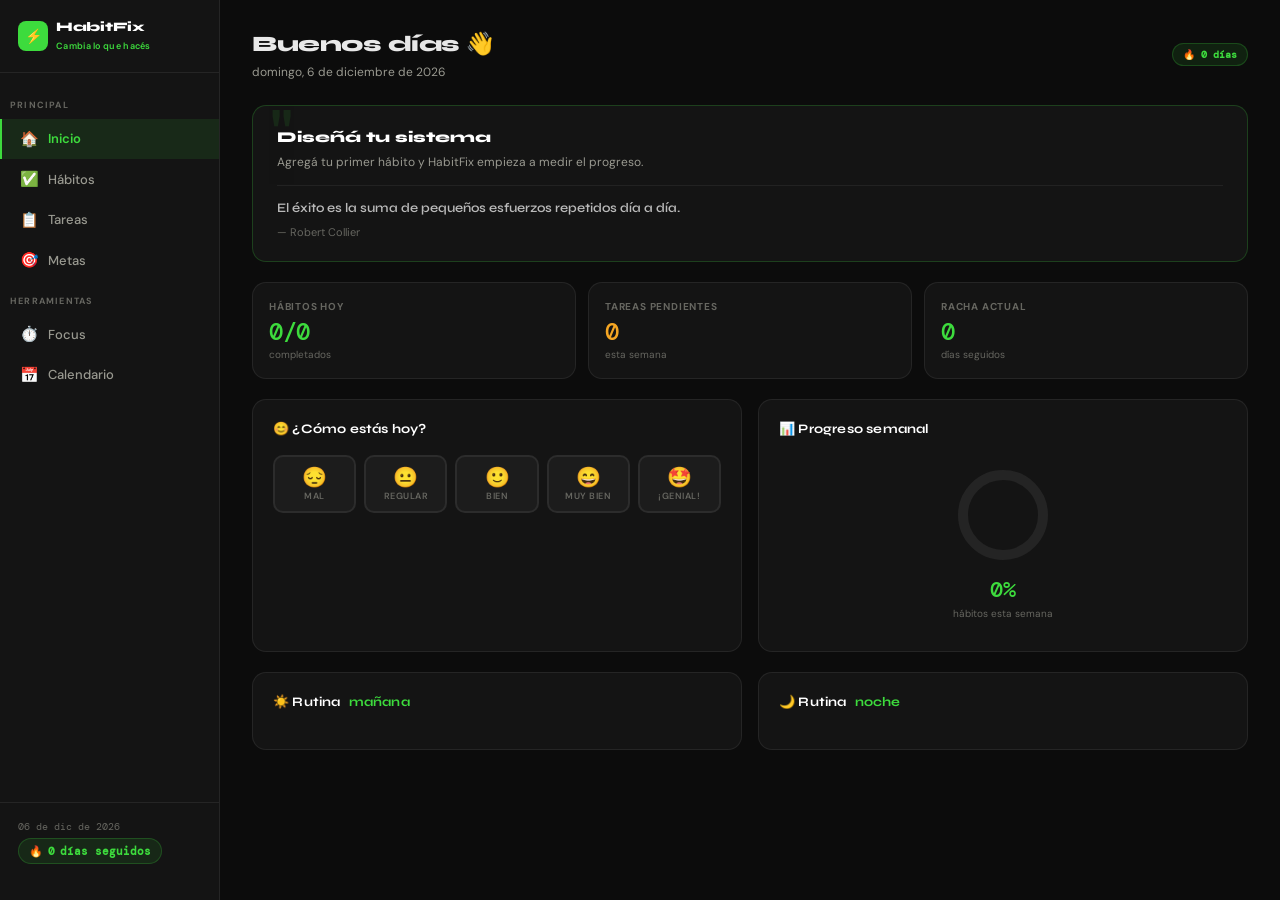
==== habitfix-v2.html @ 1768d557 "Initial commit — HabitFix app" ====
<!DOCTYPE html>
<html lang="es">
<head>
<meta charset="UTF-8">
<meta name="viewport" content="width=device-width, initial-scale=1.0">
<title>HabitFix — Controla tus hábitos</title>
<link href="https://fonts.googleapis.com/css2?family=Syne:wght@400;600;700;800&family=DM+Sans:wght@300;400;500;600&family=DM+Mono:wght@400;500&display=swap" rel="stylesheet">
<style>
:root {
  --green: #3DDB3D;
  --green-light: #7AEE7A;
  --green-dim: rgba(61,219,61,0.10);
  --green-border: rgba(61,219,61,0.22);
  --black: #0C0C0C;
  --surface: #141414;
  --surface2: #1C1C1C;
  --surface3: #242424;
  --border: rgba(255,255,255,0.07);
  --border2: rgba(255,255,255,0.12);
  --white: #FFFFFF;
  --text: #E8E8E8;
  --muted: #666660;
  --muted2: #999990;
  --red: #E84040;
  --amber: #F5A623;
  --blue: #4A9EFF;
  --radius: 14px;
  --radius-sm: 8px;
  --shadow: 0 4px 24px rgba(0,0,0,0.4);
}

*, *::before, *::after { box-sizing: border-box; margin: 0; padding: 0; }
html { scroll-behavior: smooth; }
body {
  font-family: 'DM Sans', sans-serif;
  background: var(--black);
  color: var(--text);
  min-height: 100vh;
  font-size: 14px;
  line-height: 1.5;
}

::-webkit-scrollbar { width: 4px; }
::-webkit-scrollbar-track { background: transparent; }
::-webkit-scrollbar-thumb { background: var(--surface3); border-radius: 4px; }

.app { display: flex; min-height: 100vh; }

.sidebar {
  width: 220px;
  background: var(--surface);
  border-right: 1px solid var(--border);
  display: flex;
  flex-direction: column;
  padding: 20px 0;
  position: fixed;
  top: 0; left: 0; bottom: 0;
  z-index: 100;
  transition: transform 0.3s;
}
.sidebar-logo {
  padding: 0 18px 20px;
  border-bottom: 1px solid var(--border);
  margin-bottom: 12px;
}
.logo-mark { display: flex; align-items: center; gap: 8px; text-decoration: none; }
.logo-icon {
  width: 30px; height: 30px;
  background: var(--green);
  border-radius: 8px;
  display: flex; align-items: center; justify-content: center;
  font-size: 14px; flex-shrink: 0;
}
.logo-text { line-height: 1.2; }
.logo-text strong {
  display: block;
  font-family: 'Syne', sans-serif;
  font-size: 13px; font-weight: 800;
  color: var(--white); letter-spacing: -0.3px;
}
.logo-text span { font-size: 9px; color: var(--green); font-weight: 600; letter-spacing: 0.3px; }

.nav-section {
  padding: 6px 10px;
  font-size: 9px; font-weight: 700; letter-spacing: 1.2px;
  text-transform: uppercase; color: var(--muted); margin-top: 8px;
}
.nav-item {
  display: flex; align-items: center; gap: 10px;
  padding: 9px 18px; cursor: pointer;
  font-size: 13px; font-weight: 500; color: var(--muted2);
  transition: all 0.15s; border-left: 2px solid transparent; user-select: none;
}
.nav-item:hover { color: var(--text); background: var(--surface2); }
.nav-item.active { color: var(--green); background: var(--green-dim); border-left-color: var(--green); font-weight: 600; }
.nav-icon { font-size: 15px; width: 18px; text-align: center; flex-shrink: 0; }

.sidebar-bottom { margin-top: auto; padding: 16px 18px; border-top: 1px solid var(--border); }
.date-display { font-family: 'DM Mono', monospace; font-size: 10px; color: var(--muted); margin-bottom: 4px; }
.streak-pill {
  display: inline-flex; align-items: center; gap: 5px;
  background: var(--green-dim); border: 1px solid var(--green-border);
  border-radius: 20px; padding: 4px 10px;
  font-size: 11px; font-weight: 700; color: var(--green); font-family: 'DM Mono', monospace;
}

.main { margin-left: 220px; flex: 1; padding: 28px 32px; min-height: 100vh; }
/* ── SIDEBAR OVERLAY ── */
.sidebar-overlay {
  display: none;
  position: fixed; inset: 0;
  background: rgba(0,0,0,0.5);
  z-index: 99;
}
.sidebar-overlay.visible { display: block; }

@media(max-width: 768px) {
  .sidebar { transform: translateX(-100%); }
  .sidebar.open { transform: translateX(0); }
  .main { margin-left: 0; padding: 16px; padding-bottom: 40px; }
}

.view { display: none; }
.view.active { display: block; }

.page-header {
  display: flex; align-items: center; justify-content: space-between;
  margin-bottom: 24px; flex-wrap: wrap; gap: 12px;
}
.page-title { font-family: 'Syne', sans-serif; font-size: 22px; font-weight: 800; letter-spacing: -0.5px; }
.page-sub { font-size: 12px; color: var(--muted2); margin-top: 2px; }

.card { background: var(--surface); border: 1px solid var(--border); border-radius: var(--radius); padding: 20px; }
.card-title {
  font-family: 'Syne', sans-serif; font-size: 13px; font-weight: 700;
  letter-spacing: 0.2px; margin-bottom: 16px;
  display: flex; align-items: center; gap: 8px; color: var(--white);
}
.card-title .accent { color: var(--green); }

.grid-2 { display: grid; grid-template-columns: 1fr 1fr; gap: 16px; }
.grid-3 { display: grid; grid-template-columns: 1fr 1fr 1fr; gap: 12px; }
.grid-4 { display: grid; grid-template-columns: repeat(4, 1fr); gap: 14px; }
@media(max-width: 900px) { .grid-4 { grid-template-columns: 1fr 1fr; } }
@media(max-width: 600px) { .grid-2 { grid-template-columns: 1fr; } .grid-4 { grid-template-columns: 1fr 1fr; } }
@media(max-width: 400px) { .grid-3 { grid-template-columns: 1fr 1fr; } }

.kpi-mini {
  background: var(--surface); border: 1px solid var(--border);
  border-radius: var(--radius); padding: 16px;
}
.kpi-mini-label { font-size: 10px; font-weight: 700; text-transform: uppercase; letter-spacing: 0.8px; color: var(--muted); margin-bottom: 6px; }
.kpi-mini-val { font-family: 'DM Mono', monospace; font-size: 24px; font-weight: 500; letter-spacing: -0.5px; line-height: 1; }
.kpi-mini-val.green { color: var(--green); }
.kpi-mini-val.amber { color: var(--amber); }
.kpi-mini-val.red { color: var(--red); }
.kpi-mini-sub { font-size: 10px; color: var(--muted); margin-top: 3px; }
@media(max-width: 600px) {
  .kpi-mini { padding: 12px; }
  .kpi-mini-val { font-size: 20px; }
}

/* ── HABIT TRACKER ── */
.habit-grid { width: 100%; border-collapse: collapse; }
.habit-grid th {
  font-size: 10px; font-weight: 700; text-transform: uppercase;
  letter-spacing: 0.8px; color: var(--muted);
  padding: 8px 10px; text-align: center;
  border-bottom: 1px solid var(--border);
}
.habit-grid th.habit-name-col { text-align: left; min-width: 150px; }
.habit-grid td { padding: 6px 10px; border-bottom: 1px solid var(--border); text-align: center; vertical-align: middle; }
.habit-grid td.habit-name { text-align: left; font-size: 13px; font-weight: 500; color: var(--text); }
.habit-grid tr:last-child td { border-bottom: none; }
.habit-grid tr:hover td { background: var(--surface2); }

.habit-check {
  width: 22px; height: 22px;
  border: 1.5px solid var(--border2); border-radius: 6px;
  background: var(--surface2); cursor: pointer;
  display: inline-flex; align-items: center; justify-content: center;
  font-size: 12px; transition: all 0.15s; user-select: none;
}
.habit-check.done { background: var(--green); border-color: var(--green); color: var(--black); }
.habit-check:hover:not(.done) { border-color: var(--green); background: var(--green-dim); }

.streak-bar { display: flex; align-items: center; gap: 3px; }
.streak-dot { width: 8px; height: 8px; border-radius: 50%; background: var(--surface3); flex-shrink: 0; }
.streak-dot.on { background: var(--green); }
.streak-count { font-family: 'DM Mono', monospace; font-size: 11px; color: var(--green); margin-left: 4px; font-weight: 500; }

/* ── HABIT TABLE MOBILE ── */
@media(max-width: 540px) {
  #habitTable { min-width: unset !important; width: 100%; }
  .habit-grid th { padding: 6px 3px; letter-spacing: 0; }
  .habit-grid th.habit-name-col { min-width: 80px; }
  .habit-grid td { padding: 5px 3px; }
  .habit-grid td.habit-name { font-size: 12px; max-width: 80px; overflow: hidden; text-overflow: ellipsis; white-space: nowrap; }
  .habit-check { width: 20px; height: 20px; font-size: 11px; border-radius: 5px; }
  .streak-dot { display: none; }
  .streak-count { margin-left: 0; font-size: 12px; }
  /* Single-letter day headers */
  .habit-grid th:nth-child(2) > span,
  .habit-grid th:nth-child(3) > span,
  .habit-grid th:nth-child(4) > span,
  .habit-grid th:nth-child(5) > span,
  .habit-grid th:nth-child(6) > span,
  .habit-grid th:nth-child(7) > span,
  .habit-grid th:nth-child(8) > span { display: none; }
  .habit-grid th:nth-child(2)::after { content: 'L'; }
  .habit-grid th:nth-child(3)::after { content: 'M'; }
  .habit-grid th:nth-child(4)::after { content: 'X'; }
  .habit-grid th:nth-child(5)::after { content: 'J'; }
  .habit-grid th:nth-child(6)::after { content: 'V'; }
  .habit-grid th:nth-child(7)::after { content: 'S'; }
  .habit-grid th:nth-child(8)::after { content: 'D'; }
  /* Ocultar texto original de los th de días */
  .habit-grid th:nth-child(n+2):nth-child(-n+8) { font-size: 0; }
  .habit-grid th:nth-child(n+2):nth-child(-n+8)::after { font-size: 10px; }
}

.add-habit-row { display: flex; gap: 8px; margin-top: 14px; min-width: 0; }
.input-dark {
  background: var(--surface2); border: 1px solid var(--border2);
  border-radius: var(--radius-sm); padding: 8px 12px;
  font-family: 'DM Sans', sans-serif; font-size: 13px; color: var(--text);
  outline: none; transition: border-color 0.15s; flex: 1;
}
.input-dark::placeholder { color: var(--muted); }
.input-dark:focus { border-color: var(--green); }
.btn-sm {
  background: var(--green); color: var(--black); border: none;
  border-radius: var(--radius-sm); padding: 8px 16px;
  font-family: 'DM Sans', sans-serif; font-size: 12px; font-weight: 700;
  cursor: pointer; transition: all 0.15s; white-space: nowrap;
}
.btn-sm:hover { background: var(--green-light); }
.btn-sm.ghost { background: var(--surface2); color: var(--muted2); border: 1px solid var(--border2); }
.btn-sm.ghost:hover { color: var(--text); }
.btn-sm.danger { background: transparent; color: var(--red); border: 1px solid rgba(232,64,64,0.25); }
.btn-sm.danger:hover { background: rgba(232,64,64,0.1); }

/* ── MOOD ── */
.mood-row { display: flex; gap: 8px; justify-content: space-between; flex-wrap: wrap; }
.mood-btn {
  flex: 1; min-width: 52px; background: var(--surface2); border: 2px solid var(--border);
  border-radius: 10px; padding: 10px 6px; cursor: pointer;
  text-align: center; transition: all 0.15s; font-size: 20px; line-height: 1;
}
.mood-btn .mood-label { font-size: 9px; color: var(--muted); display: block; margin-top: 5px; font-weight: 600; text-transform: uppercase; letter-spacing: 0.5px; }
.mood-btn:hover { border-color: var(--green); background: var(--green-dim); }
.mood-btn.selected { border-color: var(--green); background: var(--green-dim); }

/* ── PROGRESS RING ── */
.progress-ring-wrap { display: flex; align-items: center; justify-content: center; flex-direction: column; padding: 10px 0; }
.ring-label { font-family: 'DM Mono', monospace; font-size: 22px; font-weight: 500; color: var(--green); margin-top: 8px; }
.ring-sub { font-size: 10px; color: var(--muted); }

/* ── POMODORO ── */
.pomodoro-display { text-align: center; padding: 20px 0; }
.pomo-time { font-family: 'DM Mono', monospace; font-size: 56px; font-weight: 500; letter-spacing: -2px; color: var(--white); line-height: 1; margin-bottom: 8px; }
.pomo-label { font-size: 11px; color: var(--muted); font-weight: 600; text-transform: uppercase; letter-spacing: 1px; margin-bottom: 20px; }
.pomo-controls { display: flex; gap: 10px; justify-content: center; }
.pomo-btn { background: var(--surface2); border: 1px solid var(--border2); border-radius: var(--radius-sm); padding: 10px 20px; font-family: 'DM Sans', sans-serif; font-size: 13px; font-weight: 700; color: var(--text); cursor: pointer; transition: all 0.15s; }
.pomo-btn:hover { background: var(--surface3); }
.pomo-btn.primary { background: var(--green); color: var(--black); border-color: var(--green); }
.pomo-btn.primary:hover { background: var(--green-light); }
.pomo-modes { display: flex; gap: 6px; justify-content: center; margin-bottom: 20px; }
.pomo-mode { background: none; border: 1px solid var(--border2); border-radius: 20px; padding: 4px 12px; font-size: 11px; font-weight: 600; color: var(--muted2); cursor: pointer; transition: all 0.15s; font-family: 'DM Sans', sans-serif; }
.pomo-mode.active { background: var(--green-dim); border-color: var(--green); color: var(--green); }
.pomo-progress { height: 4px; background: var(--surface3); border-radius: 100px; margin: 16px 0; overflow: hidden; }
.pomo-progress-fill { height: 100%; background: var(--green); border-radius: 100px; transition: width 1s linear; }
.pomo-sessions { text-align: center; font-size: 11px; color: var(--muted); }
.pomo-dot { display: inline-block; width: 8px; height: 8px; border-radius: 50%; background: var(--surface3); margin: 0 2px; }
.pomo-dot.done { background: var(--green); }

/* ── ROUTINE ── */
.routine-list { display: flex; flex-direction: column; gap: 8px; }
.routine-item { display: flex; align-items: center; gap: 10px; background: var(--surface2); border-radius: var(--radius-sm); padding: 10px 12px; cursor: pointer; transition: all 0.15s; border: 1px solid transparent; }
.routine-item:hover { border-color: var(--border2); }
.routine-item.done { opacity: 0.5; }
.routine-item.done .routine-text { text-decoration: line-through; color: var(--muted); }
.routine-check2 { width: 18px; height: 18px; border: 1.5px solid var(--border2); border-radius: 50%; display: flex; align-items: center; justify-content: center; font-size: 10px; flex-shrink: 0; transition: all 0.15s; }
.routine-item.done .routine-check2 { background: var(--green); border-color: var(--green); color: var(--black); }
.routine-text { font-size: 13px; font-weight: 500; flex: 1; }

/* ── TODO ── */
.todo-day-grid { display: grid; grid-template-columns: repeat(7, 1fr); gap: 10px; }
@media(max-width: 900px) { .todo-day-grid { grid-template-columns: repeat(4, 1fr); } }
@media(max-width: 600px) { .todo-day-grid { grid-template-columns: 1fr 1fr; } }
.todo-day-card { background: var(--surface2); border: 1px solid var(--border); border-radius: var(--radius-sm); overflow: hidden; }
.todo-day-header { padding: 8px 10px; font-size: 10px; font-weight: 700; text-transform: uppercase; letter-spacing: 0.8px; border-bottom: 1px solid var(--border); }
.todo-day-header.mon { color: #FF9F7F; border-left: 3px solid #FF9F7F; }
.todo-day-header.tue { color: #FFD07F; border-left: 3px solid #FFD07F; }
.todo-day-header.wed { color: #7FDDFF; border-left: 3px solid #7FDDFF; }
.todo-day-header.thu { color: #B8A0FF; border-left: 3px solid #B8A0FF; }
.todo-day-header.fri { color: var(--green); border-left: 3px solid var(--green); }
.todo-day-header.sat { color: #FF9FD0; border-left: 3px solid #FF9FD0; }
.todo-day-header.sun { color: #FFA07F; border-left: 3px solid #FFA07F; }
.todo-items { padding: 8px; min-height: 60px; }
.todo-item { display: flex; align-items: center; gap: 6px; padding: 4px 0; font-size: 11px; color: var(--muted2); cursor: pointer; }
.todo-item input[type="checkbox"] { accent-color: var(--green); cursor: pointer; }
.todo-item span.done-text { text-decoration: line-through; color: var(--muted); }
.todo-add { display: flex; gap: 4px; padding: 6px; border-top: 1px solid var(--border); }
.todo-input { flex: 1; background: none; border: none; font-family: 'DM Sans', sans-serif; font-size: 11px; color: var(--text); outline: none; }
.todo-input::placeholder { color: var(--muted); }
.todo-add-btn { background: none; border: none; color: var(--green); font-size: 16px; cursor: pointer; line-height: 1; padding: 0 2px; }

/* ── GOALS ── */
.goals-grid { display: grid; grid-template-columns: 1fr 1fr; gap: 16px; }
@media(max-width: 600px) { .goals-grid { grid-template-columns: 1fr; } }
.goal-card { background: var(--surface2); border: 1px solid var(--border); border-radius: var(--radius); padding: 18px; }
.goal-card-header { display: flex; align-items: center; gap: 8px; margin-bottom: 14px; }
.goal-card-icon { font-size: 18px; }
.goal-card-title { font-size: 12px; font-weight: 700; text-transform: uppercase; letter-spacing: 0.8px; color: var(--muted2); }
.goal-item { display: flex; align-items: center; gap: 8px; padding: 7px 0; border-bottom: 1px solid var(--border); font-size: 13px; color: var(--text); }
.goal-item:last-child { border-bottom: none; }
.goal-item input[type="checkbox"] { accent-color: var(--green); cursor: pointer; }
.goal-item.done-g span { text-decoration: line-through; color: var(--muted); }
.goal-input-row { display: flex; gap: 6px; margin-top: 10px; }
.goal-input-field { flex: 1; background: var(--surface3); border: 1px solid var(--border2); border-radius: 6px; padding: 6px 10px; font-family: 'DM Sans', sans-serif; font-size: 12px; color: var(--text); outline: none; }
.goal-input-field:focus { border-color: var(--green); }
.goal-input-field::placeholder { color: var(--muted); }

/* ── CALENDAR ── */
.cal-header { display: flex; align-items: center; justify-content: space-between; margin-bottom: 16px; }
.cal-month { font-family: 'Syne', sans-serif; font-size: 15px; font-weight: 700; }
.cal-nav { background: var(--surface2); border: 1px solid var(--border2); border-radius: 6px; width: 28px; height: 28px; display: flex; align-items: center; justify-content: center; cursor: pointer; color: var(--text); font-size: 13px; transition: all 0.15s; }
.cal-nav:hover { background: var(--surface3); }
.cal-grid { display: grid; grid-template-columns: repeat(7, 1fr); gap: 3px; }
.cal-day-name { font-size: 9px; font-weight: 700; text-transform: uppercase; letter-spacing: 0.8px; color: var(--muted); text-align: center; padding: 4px 0; }
.cal-cell { aspect-ratio: 1; border-radius: 6px; display: flex; align-items: center; justify-content: center; font-size: 11px; color: var(--muted2); cursor: pointer; transition: all 0.15s; position: relative; }
.cal-cell:hover { background: var(--surface2); color: var(--text); }
.cal-cell.today { background: var(--green); color: var(--black); font-weight: 700; }
.cal-cell.has-event::after { content: ''; position: absolute; bottom: 3px; left: 50%; transform: translateX(-50%); width: 4px; height: 4px; border-radius: 50%; background: var(--green); }
.cal-cell.today::after { background: var(--black); }
.cal-cell.other-month { opacity: 0.3; }

/* ── FOCUS AMBIENT ── */
.ambient-wrap { text-align: center; padding: 20px 0 10px; }
.ambient-sub { font-size: 11px; color: var(--muted); margin-bottom: 20px; }
.ambient-options { display: flex; gap: 10px; justify-content: center; flex-wrap: wrap; }
.ambient-btn { background: var(--surface2); border: 1px solid var(--border2); border-radius: 10px; padding: 14px 18px; cursor: pointer; text-align: center; transition: all 0.2s; font-size: 24px; }
.ambient-btn .abl { display: block; font-size: 10px; color: var(--muted); margin-top: 5px; font-weight: 600; }
.ambient-btn:hover, .ambient-btn.active { border-color: var(--green); background: var(--green-dim); }

/* ── MOTIVATION + QUOTE ── */
.quote-card {
  background: var(--surface); border: 1px solid var(--green-border);
  border-radius: var(--radius); padding: 20px 24px;
  position: relative; overflow: hidden;
}
.quote-card::before {
  content: '"'; position: absolute; top: -10px; left: 16px;
  font-size: 80px; color: var(--green); opacity: 0.10;
  font-family: 'Syne', sans-serif; line-height: 1;
}
.motiv-title { font-family: 'Syne', sans-serif; font-size: 15px; font-weight: 800; color: var(--white); margin-bottom: 4px; position: relative; }
.motiv-msg { font-size: 12px; color: var(--muted2); margin-bottom: 14px; }
.quote-divider { border: none; border-top: 1px solid rgba(255,255,255,0.06); margin-bottom: 12px; }
.quote-text { font-family: 'Syne', sans-serif; font-size: 13px; font-weight: 600; color: var(--white); line-height: 1.6; position: relative; opacity: 0.7; }
.quote-author { font-size: 11px; color: var(--muted); margin-top: 6px; }

/* ── BADGE ── */
.badge { display: inline-flex; align-items: center; background: var(--green-dim); border: 1px solid var(--green-border); border-radius: 20px; padding: 3px 10px; font-size: 10px; font-weight: 700; color: var(--green); font-family: 'DM Mono', monospace; }

.section-gap { margin-top: 20px; }

.mobile-header { display: none; background: var(--surface); border-bottom: 1px solid var(--border); padding: 12px 16px; align-items: center; justify-content: space-between; position: sticky; top: 0; z-index: 50; }
@media(max-width: 768px) { .mobile-header { display: flex; } }
.hamburger { background: none; border: none; color: var(--text); font-size: 20px; cursor: pointer; }

/* ── LINE CHART ── */
.line-chart-wrap { overflow-x: auto; margin-top: 4px; }
.line-chart-wrap svg { width: 100%; min-width: 420px; height: auto; }
.chart-grid line { stroke: rgba(255,255,255,0.06); stroke-width: 1; }
.habit-track { fill: none; stroke-width: 2.5; stroke-linecap: round; stroke-linejoin: round; }
.habit-track.is-empty { stroke-opacity: 0.18; stroke-dasharray: 4 4; }
.habit-point { transition: r 0.15s; }
.axis-label { fill: var(--muted); font-size: 10px; text-anchor: middle; font-family: 'DM Mono', monospace; }
.chart-label { fill: var(--muted2); font-size: 11px; text-anchor: middle; font-family: 'DM Sans', sans-serif; }
.legend-label { font-size: 10px; font-family: 'DM Sans', sans-serif; }

@keyframes fadeIn { from { opacity: 0; transform: translateY(8px); } to { opacity: 1; transform: none; } }
.view.active { animation: fadeIn 0.25s ease; }
</style>
</head>
<body>

<div class="mobile-header">
  <button class="hamburger" onclick="toggleSidebar()">☰</button>
  <span style="font-family:'Syne',sans-serif;font-weight:800;font-size:14px;">HabitFix</span>
  <div class="badge" id="mobileStreak">🔥 0d</div>
</div>

<div class="sidebar-overlay" id="sidebarOverlay" onclick="toggleSidebar()"></div>

<div class="app">

  <aside class="sidebar" id="sidebar">
    <div class="sidebar-logo">
      <div class="logo-mark">
        <div class="logo-icon">⚡</div>
        <div class="logo-text">
          <strong>HabitFix</strong>
          <span>Cambia lo que hacés</span>
        </div>
      </div>
    </div>

    <div class="nav-section">Principal</div>
    <div class="nav-item active" onclick="switchView('dashboard',this)"><span class="nav-icon">🏠</span> Inicio</div>
    <div class="nav-item" onclick="switchView('habits',this)"><span class="nav-icon">✅</span> Hábitos</div>
    <div class="nav-item" onclick="switchView('todo',this)"><span class="nav-icon">📋</span> Tareas</div>
    <div class="nav-item" onclick="switchView('goals',this)"><span class="nav-icon">🎯</span> Metas</div>

    <div class="nav-section">Herramientas</div>
    <div class="nav-item" onclick="switchView('focus',this)"><span class="nav-icon">⏱️</span> Focus</div>
    <div class="nav-item" onclick="switchView('calendar',this)"><span class="nav-icon">📅</span> Calendario</div>

    <div class="sidebar-bottom">
      <div class="date-display" id="sidebarDate"></div>
      <div class="streak-pill">🔥 <span id="streakCount">0</span> días seguidos</div>
    </div>
  </aside>

  <main class="main">

    <!-- ═══ DASHBOARD ═══ -->
    <div id="view-dashboard" class="view active">
      <div class="page-header">
        <div>
          <div class="page-title">Buenos días 👋</div>
          <div class="page-sub" id="dashDate">Cargando...</div>
        </div>
        <div class="badge" id="dashStreak">🔥 0 días</div>
      </div>

      <!-- Motivación dinámica + frase -->
      <div class="quote-card section-gap">
        <div class="motiv-title" id="motivTitle">Diseñá tu sistema</div>
        <div class="motiv-msg" id="motivMsg">Agregá tu primer hábito y HabitFix empieza a medir el progreso.</div>
        <hr class="quote-divider">
        <div class="quote-text" id="quoteText">El éxito es la suma de pequeños esfuerzos repetidos día a día.</div>
        <div class="quote-author" id="quoteAuthor">— Robert Collier</div>
      </div>

      <!-- KPIs -->
      <div class="grid-3 section-gap">
        <div class="kpi-mini">
          <div class="kpi-mini-label">Hábitos hoy</div>
          <div class="kpi-mini-val green" id="kpiHabitsToday">0/0</div>
          <div class="kpi-mini-sub">completados</div>
        </div>
        <div class="kpi-mini">
          <div class="kpi-mini-label">Tareas pendientes</div>
          <div class="kpi-mini-val amber" id="kpiTasks">0</div>
          <div class="kpi-mini-sub">esta semana</div>
        </div>
        <div class="kpi-mini">
          <div class="kpi-mini-label">Racha actual</div>
          <div class="kpi-mini-val green" id="kpiStreak">0</div>
          <div class="kpi-mini-sub">días seguidos</div>
        </div>
      </div>

      <!-- Mood + Progress -->
      <div class="grid-2 section-gap">
        <div class="card">
          <div class="card-title">😊 ¿Cómo estás hoy?</div>
          <div class="mood-row">
            <div class="mood-btn" onclick="setMood(1,this)">😔<span class="mood-label">Mal</span></div>
            <div class="mood-btn" onclick="setMood(2,this)">😐<span class="mood-label">Regular</span></div>
            <div class="mood-btn" onclick="setMood(3,this)">🙂<span class="mood-label">Bien</span></div>
            <div class="mood-btn" onclick="setMood(4,this)">😄<span class="mood-label">Muy bien</span></div>
            <div class="mood-btn" onclick="setMood(5,this)">🤩<span class="mood-label">¡Genial!</span></div>
          </div>
          <div id="moodMsg" style="text-align:center;margin-top:12px;font-size:12px;color:var(--muted);"></div>
        </div>
        <div class="card">
          <div class="card-title">📊 Progreso semanal</div>
          <div class="progress-ring-wrap">
            <svg width="100" height="100" viewBox="0 0 100 100">
              <circle cx="50" cy="50" r="40" fill="none" stroke="var(--surface3)" stroke-width="10"/>
              <circle cx="50" cy="50" r="40" fill="none" stroke="var(--green)" stroke-width="10"
                stroke-dasharray="251.2" stroke-dashoffset="251.2"
                stroke-linecap="round" transform="rotate(-90 50 50)"
                id="progressCircle" style="transition: stroke-dashoffset 0.5s ease"/>
            </svg>
            <div class="ring-label" id="progressPct">0%</div>
            <div class="ring-sub">hábitos esta semana</div>
          </div>
        </div>
      </div>

      <!-- Routines -->
      <div class="grid-2 section-gap">
        <div class="card">
          <div class="card-title">☀️ Rutina <span class="accent">mañana</span></div>
          <div class="routine-list" id="morningRoutineList"></div>
        </div>
        <div class="card">
          <div class="card-title">🌙 Rutina <span class="accent">noche</span></div>
          <div class="routine-list" id="nightRoutineList"></div>
        </div>
      </div>
    </div>

    <!-- ═══ HABITS ═══ -->
    <div id="view-habits" class="view">
      <div class="page-header">
        <div>
          <div class="page-title">✅ Hábitos semanales</div>
          <div class="page-sub">Marcá cada día que cumpliste el hábito</div>
        </div>
      </div>
      <div class="card" style="overflow-x: auto;">
        <table class="habit-grid" id="habitTable" style="min-width: 480px;">
          <thead>
            <tr>
              <th class="habit-name-col">Hábito</th>
              <th>Lun</th><th>Mar</th><th>Mié</th><th>Jue</th><th>Vie</th><th>Sáb</th><th>Dom</th>
              <th>Racha</th>
              <th></th>
            </tr>
          </thead>
          <tbody id="habitBody"></tbody>
        </table>
        <div class="add-habit-row">
          <input type="text" class="input-dark" id="newHabitInput" placeholder="Nuevo hábito (ej: Meditar 10 min)" onkeydown="if(event.key==='Enter')addHabit()">
          <button class="btn-sm" onclick="addHabit()">+ Agregar</button>
        </div>
      </div>

      <!-- Gráfico de líneas -->
      <div class="card section-gap">
        <div class="card-title">📈 Evolución semanal <span class="accent">por hábito</span></div>
        <div id="chartMeta" style="font-size:11px;color:var(--muted);margin-bottom:12px;margin-top:-8px;"></div>
        <div class="line-chart-wrap">
          <svg id="habitLineChart" viewBox="0 0 720 310" role="img" aria-label="Gráfico de líneas por hábito">
            <g class="chart-grid">
              <line x1="64" y1="42" x2="684" y2="42"></line>
              <line x1="64" y1="96" x2="684" y2="96"></line>
              <line x1="64" y1="150" x2="684" y2="150"></line>
              <line x1="64" y1="204" x2="684" y2="204"></line>
              <line x1="64" y1="258" x2="684" y2="258"></line>
            </g>
            <g id="hfChartLabels"></g>
            <g id="hfChartPoints"></g>
          </svg>
        </div>
      </div>
    </div>

    <!-- ═══ TODO ═══ -->
    <div id="view-todo" class="view">
      <div class="page-header">
        <div>
          <div class="page-title">📋 Tareas de la semana</div>
          <div class="page-sub">Organizá tu semana día por día</div>
        </div>
        <button class="btn-sm ghost" onclick="clearDoneTodos()">Limpiar completadas</button>
      </div>
      <div class="todo-day-grid" id="todoGrid"></div>
    </div>

    <!-- ═══ GOALS ═══ -->
    <div id="view-goals" class="view">
      <div class="page-header">
        <div>
          <div class="page-title">🎯 Metas del mes</div>
          <div class="page-sub" id="goalsMonthLabel"></div>
        </div>
      </div>
      <div class="goals-grid">
        <div class="goal-card">
          <div class="goal-card-header"><span class="goal-card-icon">🌟</span><span class="goal-card-title">Metas principales</span></div>
          <div id="goalList1"></div>
          <div class="goal-input-row">
            <input type="text" class="goal-input-field" id="goalInput1" placeholder="Nueva meta...">
            <button class="btn-sm" onclick="addGoal(1)">+</button>
          </div>
        </div>
        <div class="goal-card">
          <div class="goal-card-header"><span class="goal-card-icon">🆕</span><span class="goal-card-title">Nuevas experiencias</span></div>
          <div id="goalList2"></div>
          <div class="goal-input-row">
            <input type="text" class="goal-input-field" id="goalInput2" placeholder="Algo nuevo para probar...">
            <button class="btn-sm" onclick="addGoal(2)">+</button>
          </div>
        </div>
        <div class="goal-card">
          <div class="goal-card-header"><span class="goal-card-icon">☀️</span><span class="goal-card-title">Rutina mañana</span></div>
          <div id="morningEditList"></div>
          <div class="goal-input-row">
            <input type="text" class="goal-input-field" id="morningInput" placeholder="Agregar paso...">
            <button class="btn-sm" onclick="addRoutineItem('morning')">+</button>
          </div>
        </div>
        <div class="goal-card">
          <div class="goal-card-header"><span class="goal-card-icon">🌙</span><span class="goal-card-title">Rutina noche</span></div>
          <div id="nightEditList"></div>
          <div class="goal-input-row">
            <input type="text" class="goal-input-field" id="nightInput" placeholder="Agregar paso...">
            <button class="btn-sm" onclick="addRoutineItem('night')">+</button>
          </div>
        </div>
      </div>
    </div>

    <!-- ═══ FOCUS ═══ -->
    <div id="view-focus" class="view">
      <div class="page-header">
        <div>
          <div class="page-title">⏱️ Modo Focus</div>
          <div class="page-sub">Pomodoro + ambiente sonoro para concentrarte</div>
        </div>
      </div>
      <div class="grid-2">
        <div class="card">
          <div class="card-title">🍅 Pomodoro</div>
          <div class="pomo-modes">
            <button class="pomo-mode active" onclick="setPomoMode(25,5,this)">25 / 5</button>
            <button class="pomo-mode" onclick="setPomoMode(50,10,this)">50 / 10</button>
            <button class="pomo-mode" onclick="setPomoMode(15,5,this)">15 / 5</button>
          </div>
          <div class="pomodoro-display">
            <div class="pomo-time" id="pomoTime">25:00</div>
            <div class="pomo-label" id="pomoLabel">FOCUS</div>
            <div class="pomo-progress"><div class="pomo-progress-fill" id="pomoBar" style="width:100%"></div></div>
            <div class="pomo-controls">
              <button class="pomo-btn" onclick="resetPomo()">↺ Reset</button>
              <button class="pomo-btn primary" id="pomoStartBtn" onclick="togglePomo()">▶ Iniciar</button>
            </div>
          </div>
          <div class="pomo-sessions">Sesiones hoy: <span id="pomoDots"></span></div>
        </div>
        <div class="card">
          <div class="card-title">🎵 Ambiente sonoro</div>
          <div class="ambient-wrap">
            <div class="ambient-sub">Elegí un ambiente para concentrarte</div>
            <div class="ambient-options">
              <div class="ambient-btn" onclick="toggleAmbient('rain',this)">🌧️<span class="abl">Lluvia</span></div>
              <div class="ambient-btn" onclick="toggleAmbient('fire',this)">🔥<span class="abl">Fuego</span></div>
              <div class="ambient-btn" onclick="toggleAmbient('cafe',this)">☕<span class="abl">Café</span></div>
              <div class="ambient-btn" onclick="toggleAmbient('nature',this)">🌿<span class="abl">Naturaleza</span></div>
              <div class="ambient-btn" onclick="toggleAmbient('ocean',this)">🌊<span class="abl">Océano</span></div>
              <div class="ambient-btn" onclick="toggleAmbient('space',this)">🚀<span class="abl">Espacio</span></div>
            </div>
            <div style="margin-top:16px;font-size:11px;color:var(--muted);">Los sonidos se abren en YouTube (sin distracciones)</div>
          </div>
          <div class="section-gap">
            <div class="card-title">🧠 Tarea de hoy</div>
            <input type="text" class="input-dark" id="focusTask" placeholder="¿En qué vas a enfocarte hoy?" style="width:100%">
          </div>
        </div>
      </div>
    </div>

    <!-- ═══ CALENDAR ═══ -->
    <div id="view-calendar" class="view">
      <div class="page-header">
        <div>
          <div class="page-title">📅 Calendario</div>
          <div class="page-sub">Visualizá tu mes</div>
        </div>
      </div>
      <div class="card">
        <div class="cal-header">
          <button class="cal-nav" onclick="changeMonth(-1)">←</button>
          <div class="cal-month" id="calMonthLabel"></div>
          <button class="cal-nav" onclick="changeMonth(1)">→</button>
        </div>
        <div class="cal-grid" id="calGrid"></div>
      </div>
      <div class="section-gap grid-2">
        <div class="card">
          <div class="card-title">📌 Nota del día seleccionado</div>
          <div style="font-size:11px;color:var(--muted);margin-bottom:8px;" id="calSelectedDay">Seleccioná un día</div>
          <textarea class="input-dark" id="calNote" placeholder="Escribí una nota para este día..." style="width:100%;min-height:80px;resize:vertical;"></textarea>
          <button class="btn-sm" onclick="saveCalNote()" style="margin-top:8px;">Guardar nota</button>
        </div>
        <div class="card">
          <div class="card-title">📊 Resumen del mes</div>
          <div id="calSummary" style="font-size:13px;color:var(--muted2);line-height:2;">Cargando...</div>
        </div>
      </div>
    </div>

  </main>
</div>

<script>
const DAYS = ['Lun','Mar','Mié','Jue','Vie','Sáb','Dom'];
const MONTHS_ES = ['Enero','Febrero','Marzo','Abril','Mayo','Junio','Julio','Agosto','Septiembre','Octubre','Noviembre','Diciembre'];
const DAYS_ES = ['Dom','Lun','Mar','Mié','Jue','Vie','Sáb'];
const HABIT_COLORS_CHART = ['#8dff7a','#71d7ff','#ffd166','#ff8fab','#b892ff','#4dd4ac','#ff9f5a'];

const QUOTES = [
  { text: 'El éxito es la suma de pequeños esfuerzos repetidos día a día.', author: 'Robert Collier' },
  { text: 'No cuentes los días, haz que los días cuenten.', author: 'Muhammad Ali' },
  { text: 'Los hábitos son el interés compuesto de la superación personal.', author: 'James Clear' },
  { text: 'Primero formamos hábitos, luego los hábitos nos forman.', author: 'John Dryden' },
  { text: 'Tu futuro es creado por lo que haces hoy, no mañana.', author: 'Robert Kiyosaki' },
  { text: 'Disciplina es elegir entre lo que quieres ahora y lo que más quieres.', author: 'Abraham Lincoln' },
  { text: 'Cada día es una nueva oportunidad para mejorar.', author: 'Anónimo' },
];

const MOOD_MSGS = ['', '¡Ánimo! Mañana será mejor 💪', 'Un día más, una oportunidad más 🌱', '¡Bien! Mantené el ritmo 👍', '¡Muy bien! Estás en racha 🔥', '¡Espectacular! Ese es el espíritu 🚀'];

const AMBIENT_URLS = {
  rain: 'https://www.youtube.com/watch?v=mPZkdNFkNps',
  fire: 'https://www.youtube.com/watch?v=L_LUpnjgPso',
  cafe: 'https://www.youtube.com/watch?v=BOdLmxy06H0',
  nature: 'https://www.youtube.com/watch?v=eKFTSSKCzWA',
  ocean: 'https://www.youtube.com/watch?v=WHPEKLQID4U',
  space: 'https://www.youtube.com/watch?v=ZXtCFSLKx3Q',
};

function load(key, def) {
  try { const v = localStorage.getItem('hf_'+key); return v ? JSON.parse(v) : def; } catch { return def; }
}
function save(key, val) { try { localStorage.setItem('hf_'+key, JSON.stringify(val)); } catch {} }

// ══ DATE HELPERS ══
function dateKey(d) { return d.toISOString().split('T')[0]; }
function getMonday(date) {
  const d = new Date(date);
  const day = d.getDay();
  d.setDate(d.getDate() + (day === 0 ? -6 : 1 - day));
  d.setHours(0, 0, 0, 0);
  return d;
}
function getWeekChecks(habit) {
  const mon = getMonday(new Date());
  return Array.from({ length: 7 }, (_, i) => {
    const d = new Date(mon);
    d.setDate(d.getDate() + i);
    return !!(habit.history && habit.history[dateKey(d)]);
  });
}
function migrateHabits(arr) {
  arr.forEach(h => {
    if (!h.history) {
      h.history = {};
      if (Array.isArray(h.checks)) {
        const mon = getMonday(new Date());
        h.checks.forEach((done, i) => {
          if (done) {
            const d = new Date(mon);
            d.setDate(d.getDate() + i);
            h.history[dateKey(d)] = true;
          }
        });
        delete h.checks;
      }
    }
  });
  return arr;
}

let habits       = load('habits', [
  { id: 1, name: '10.000 pasos', history: {} },
  { id: 2, name: 'Leer 20 min', history: {} },
  { id: 3, name: 'Tomar 2L de agua', history: {} },
  { id: 4, name: 'Meditar', history: {} },
  { id: 5, name: 'Hacer ejercicio', history: {} },
]);
let todos        = load('todos', { Lun:[], Mar:[], Mié:[], Jue:[], Vie:[], Sáb:[], Dom:[] });
let goals1       = load('goals1', ['Ahorrar este mes','Leer un libro completo','Hacer ejercicio 4 veces/semana']);
let goals2       = load('goals2', ['Probar una clase nueva','Cocinar algo diferente']);
let morningR     = load('morningR', ['Skin care','Hacer la cama','Agua con limón','Estiramientos 5 min','Journaling']);
let nightR       = load('nightR', ['Baño caliente','Herbal tea','Journal','Planificar el día siguiente','Leer 10 páginas']);
let mood         = load('mood', 0);
let calNotes     = load('calNotes', {});
let pomoSessions = load('pomoSessions', 0);

let pomoWork = 25, pomoBreak = 5, pomoTotal = 25*60;
let pomoLeft = pomoWork * 60, pomoRunning = false, pomoInterval = null, pomoIsBreak = false;

// ══ RACHA ══
function calculateStreak() {
  if (habits.length === 0) return 0;
  const today = new Date();
  today.setHours(0, 0, 0, 0);
  const todayDone = habits.some(h => h.history && h.history[dateKey(today)]);
  const cur = new Date(today);
  if (!todayDone) cur.setDate(cur.getDate() - 1);
  let count = 0;
  while (count < 730) {
    if (habits.some(h => h.history && h.history[dateKey(cur)])) {
      count++;
      cur.setDate(cur.getDate() - 1);
    } else break;
  }
  return count;
}

// ══ MOTIVACIÓN DINÁMICA ══
function getDashboardCopy() {
  if (habits.length === 0) return { title: 'Diseñá tu sistema de hábitos', msg: 'Agregá tu primer hábito y HabitFix empieza a medir el progreso.' };
  const totalChecks = habits.reduce((a, h) => a + h.checks.filter(Boolean).length, 0);
  const totalSlots  = habits.length * 7;
  const pct = totalSlots > 0 ? Math.round((totalChecks / totalSlots) * 100) : 0;
  const todayIdx = (new Date().getDay() + 6) % 7;
  const todayDone = habits.filter(h => h.checks[todayIdx]).length;

  if (totalChecks === 0) return { title: 'Hoy puede ser el primer tilde', msg: 'No necesitás una semana perfecta. Necesitás no abandonar la cadena.' };
  if (pct < 35)  return { title: 'Ya arrancaste: dale continuidad', msg: `Llevás ${pct}% de la semana. El próximo check cambia el ritmo.` };
  if (pct < 75)  return { title: 'Buen ritmo, seguí empujando', msg: `Vas ${pct}% de avance semanal. Hoy ${todayDone}/${habits.length} hábitos completados.` };
  return { title: 'Semana fuerte, no cortes la cadena', msg: `Estás en ${pct}% de cumplimiento. Este es el momento de sostener.` };
}

function updateMotivation() {
  const copy = getDashboardCopy();
  document.getElementById('motivTitle').textContent = copy.title;
  document.getElementById('motivMsg').textContent = copy.msg;
}

// ══ LINE CHART ══
function renderHabitLineChart() {
  const labelsGroup = document.getElementById('hfChartLabels');
  const pointsGroup = document.getElementById('hfChartPoints');
  if (!labelsGroup || !pointsGroup) return;

  labelsGroup.innerHTML = '';
  pointsGroup.innerHTML = '';

  const chartLeft = 64, chartRight = 684, chartTop = 44, chartBottom = 258;
  const xStep = (chartRight - chartLeft) / 6;
  const visibleHabits = habits.slice(0, 5);
  const maxMarked = Math.max(1, ...habits.map(h => h.checks.filter(Boolean).length));
  const totalChecks = habits.reduce((a, h) => a + h.checks.filter(Boolean).length, 0);

  // Meta text
  const chartMeta = document.getElementById('chartMeta');
  if (chartMeta) {
    if (totalChecks === 0) {
      chartMeta.textContent = 'Marcá días para ver cómo crece cada curva.';
    } else {
      const strongest = habits.map(h => ({ name: h.name, count: h.checks.filter(Boolean).length })).sort((a,b) => b.count - a.count)[0];
      chartMeta.textContent = `${totalChecks} checks esta semana. Más fuerte: ${strongest.name} (${strongest.count} días).`;
    }
  }

  // Y axis labels
  for (let tick = 0; tick <= maxMarked; tick++) {
    const y = chartBottom - ((chartBottom - chartTop) * tick) / maxMarked;
    const label = document.createElementNS('http://www.w3.org/2000/svg', 'text');
    label.setAttribute('class', 'axis-label');
    label.setAttribute('x', '44');
    label.setAttribute('y', y + 4);
    label.textContent = tick;
    labelsGroup.appendChild(label);
  }

  // X axis labels
  DAYS.forEach((day, index) => {
    const x = chartLeft + xStep * index;
    const label = document.createElementNS('http://www.w3.org/2000/svg', 'text');
    label.setAttribute('class', 'chart-label');
    label.setAttribute('x', x);
    label.setAttribute('y', '285');
    label.textContent = day;
    labelsGroup.appendChild(label);
  });

  // Draw each habit's line
  visibleHabits.forEach((habit, habitIndex) => {
    const color = HABIT_COLORS_CHART[habitIndex % HABIT_COLORS_CHART.length];
    let accumulated = 0;
    const points = DAYS.map((day, dayIndex) => {
      if (habit.checks[dayIndex]) accumulated++;
      const x = chartLeft + xStep * dayIndex;
      const y = chartBottom - ((chartBottom - chartTop) * accumulated) / maxMarked;
      return { x, y, marked: habit.checks[dayIndex] };
    });

    const pathD = points.map((p, i) => `${i === 0 ? 'M' : 'L'} ${p.x} ${p.y}`).join(' ');
    const hasAny = habit.checks.some(Boolean);

    const track = document.createElementNS('http://www.w3.org/2000/svg', 'path');
    track.setAttribute('class', hasAny ? 'habit-track' : 'habit-track is-empty');
    track.setAttribute('d', pathD);
    track.setAttribute('stroke', color);
    pointsGroup.appendChild(track);

    // Legend dot
    const dot = document.createElementNS('http://www.w3.org/2000/svg', 'circle');
    dot.setAttribute('cx', 70 + habitIndex * 124);
    dot.setAttribute('cy', '18');
    dot.setAttribute('r', '5');
    dot.setAttribute('fill', color);
    pointsGroup.appendChild(dot);

    // Legend label
    const txt = habit.name.length > 13 ? habit.name.slice(0, 12) + '…' : habit.name;
    const lbl = document.createElementNS('http://www.w3.org/2000/svg', 'text');
    lbl.setAttribute('class', 'legend-label');
    lbl.setAttribute('x', 82 + habitIndex * 124);
    lbl.setAttribute('y', '22');
    lbl.setAttribute('fill', color);
    lbl.textContent = txt;
    labelsGroup.appendChild(lbl);

    // Data points
    points.forEach(point => {
      const circle = document.createElementNS('http://www.w3.org/2000/svg', 'circle');
      circle.setAttribute('class', 'habit-point');
      circle.setAttribute('cx', point.x);
      circle.setAttribute('cy', point.y);
      circle.setAttribute('r', point.marked ? '7' : '4');
      circle.setAttribute('fill', point.marked ? color : '#1C1C1C');
      circle.setAttribute('stroke', point.marked ? '#f6fff0' : 'rgba(255,255,255,0.12)');
      circle.setAttribute('stroke-width', '1.5');
      pointsGroup.appendChild(circle);
    });
  });

  if (habits.length > visibleHabits.length) {
    const more = document.createElementNS('http://www.w3.org/2000/svg', 'text');
    more.setAttribute('class', 'chart-label');
    more.setAttribute('x', '400');
    more.setAttribute('y', '24');
    more.textContent = `+${habits.length - visibleHabits.length} hábitos más`;
    labelsGroup.appendChild(more);
  }
}

// ══ INIT ══
window.addEventListener('DOMContentLoaded', () => {
  updateDateDisplays();
  renderQuote();
  renderHabits();
  renderTodos();
  renderGoals();
  renderRoutines();
  renderCalendar();
  updateKPIs();
  updateStreak();
  renderPomoDots();
  restoreMood();
  const now = new Date();
  document.getElementById('goalsMonthLabel').textContent = MONTHS_ES[now.getMonth()] + ' ' + now.getFullYear();
});

// ══ NAV ══
function switchView(id, el) {
  document.querySelectorAll('.view').forEach(v => v.classList.remove('active'));
  document.querySelectorAll('.nav-item').forEach(n => n.classList.remove('active'));
  document.getElementById('view-'+id).classList.add('active');
  el.classList.add('active');
  if(window.innerWidth <= 768) {
    document.getElementById('sidebar').classList.remove('open');
    document.getElementById('sidebarOverlay').classList.remove('visible');
  }
  if(id === 'habits') renderHabitLineChart();
}
function toggleSidebar() {
  const open = document.getElementById('sidebar').classList.toggle('open');
  document.getElementById('sidebarOverlay').classList.toggle('visible', open);
}

// ══ DATE ══
function updateDateDisplays() {
  const now = new Date();
  const opts = { weekday:'long', year:'numeric', month:'long', day:'numeric' };
  document.getElementById('dashDate').textContent = now.toLocaleDateString('es-AR', opts);
  document.getElementById('sidebarDate').textContent = now.toLocaleDateString('es-AR', { day:'2-digit', month:'short', year:'numeric' });
}

// ══ QUOTES ══
function renderQuote() {
  const q = QUOTES[new Date().getDay() % QUOTES.length];
  document.getElementById('quoteText').textContent = q.text;
  document.getElementById('quoteAuthor').textContent = '— ' + q.author;
}

// ══ HABITS ══
function renderHabits() {
  const tbody = document.getElementById('habitBody');
  tbody.innerHTML = '';
  habits.forEach(h => {
    const count = h.checks.filter(Boolean).length;
    const tr = document.createElement('tr');
    let cells = `<td class="habit-name">${h.name}</td>`;
    h.checks.forEach((c, i) => {
      cells += `<td><div class="habit-check ${c?'done':''}" onclick="toggleHabit(${h.id},${i})">${c?'✓':''}</div></td>`;
    });
    cells += `<td><div class="streak-bar">`;
    for(let i=0;i<7;i++) cells += `<div class="streak-dot ${h.checks[i]?'on':''}"></div>`;
    cells += `<span class="streak-count">${count}</span></div></td>`;
    cells += `<td><button class="btn-sm danger" onclick="removeHabit(${h.id})">✕</button></td>`;
    tr.innerHTML = cells;
    tbody.appendChild(tr);
  });
  updateKPIs();
  updateWeekProgress();
  updateMotivation();
  renderHabitLineChart();
}

function toggleHabit(id, day) {
  const h = habits.find(x => x.id === id);
  if(h) { h.checks[day] = !h.checks[day]; save('habits', habits); renderHabits(); }
}
function addHabit() {
  const inp = document.getElementById('newHabitInput');
  const name = inp.value.trim();
  if(!name) return;
  habits.push({ id: Date.now(), name, checks: [false,false,false,false,false,false,false] });
  save('habits', habits);
  inp.value = '';
  renderHabits();
}
function removeHabit(id) {
  habits = habits.filter(h => h.id !== id);
  save('habits', habits);
  renderHabits();
}

// ══ TODOS ══
const dayClasses = { Lun:'mon', Mar:'tue', Mié:'wed', Jue:'thu', Vie:'fri', Sáb:'sat', Dom:'sun' };

function renderTodos() {
  const grid = document.getElementById('todoGrid');
  grid.innerHTML = '';
  DAYS.forEach(day => {
    const items = todos[day] || [];
    const card = document.createElement('div');
    card.className = 'todo-day-card';
    card.innerHTML = `
      <div class="todo-day-header ${dayClasses[day]}">${day}</div>
      <div class="todo-items" id="todoItems-${day}">
        ${items.map((t,i) => `
          <div class="todo-item">
            <input type="checkbox" ${t.done?'checked':''} onchange="toggleTodo('${day}',${i})">
            <span class="${t.done?'done-text':''}">${t.text}</span>
          </div>`).join('')}
      </div>
      <div class="todo-add">
        <input type="text" class="todo-input" id="todoInp-${day}" placeholder="+ tarea" onkeydown="if(event.key==='Enter')addTodo('${day}')">
        <button class="todo-add-btn" onclick="addTodo('${day}')">+</button>
      </div>`;
    grid.appendChild(card);
  });
  updateKPIs();
}
function addTodo(day) {
  const inp = document.getElementById(`todoInp-${day}`);
  const text = inp.value.trim();
  if(!text) return;
  if(!todos[day]) todos[day] = [];
  todos[day].push({ text, done: false });
  save('todos', todos);
  inp.value = '';
  renderTodos();
}
function toggleTodo(day, i) { todos[day][i].done = !todos[day][i].done; save('todos', todos); renderTodos(); }
function clearDoneTodos() {
  DAYS.forEach(d => { todos[d] = (todos[d]||[]).filter(t => !t.done); });
  save('todos', todos); renderTodos();
}

// ══ GOALS ══
function renderGoals() {
  renderGoalList('goalList1', goals1, 1);
  renderGoalList('goalList2', goals2, 2);
  renderRoutineEdit('morningEditList', morningR, 'morning');
  renderRoutineEdit('nightEditList', nightR, 'night');
}
function renderGoalList(elId, arr, listNum) {
  const el = document.getElementById(elId);
  el.innerHTML = arr.map((g,i) => `
    <div class="goal-item ${g.done?'done-g':''}">
      <input type="checkbox" ${g.done?'checked':''} onchange="toggleGoal(${listNum},${i})" style="accent-color:var(--green)">
      <span>${typeof g === 'string' ? g : g.text}</span>
      <button class="btn-sm danger" style="padding:2px 6px;font-size:10px;" onclick="removeGoal(${listNum},${i})">✕</button>
    </div>`).join('');
}
function addGoal(listNum) {
  const inp = document.getElementById(`goalInput${listNum}`);
  const text = inp.value.trim();
  if(!text) return;
  if(listNum===1) { goals1.push({ text, done:false }); save('goals1', goals1); }
  else            { goals2.push({ text, done:false }); save('goals2', goals2); }
  inp.value = ''; renderGoals();
}
function toggleGoal(listNum, i) {
  if(listNum===1) { goals1[i].done = !goals1[i].done; save('goals1', goals1); }
  else            { goals2[i].done = !goals2[i].done; save('goals2', goals2); }
  renderGoals();
}
function removeGoal(listNum, i) {
  if(listNum===1) { goals1.splice(i,1); save('goals1', goals1); }
  else            { goals2.splice(i,1); save('goals2', goals2); }
  renderGoals();
}

// ══ ROUTINES ══
let morningDone = load('morningDone', []);
let nightDone   = load('nightDone', []);

function renderRoutines() {
  renderRoutineList('morningRoutineList', morningR, morningDone, 'morning');
  renderRoutineList('nightRoutineList', nightR, nightDone, 'night');
}
function renderRoutineList(elId, arr, doneArr, type) {
  const el = document.getElementById(elId);
  if(!el) return;
  el.innerHTML = arr.map((item, i) => {
    const done = doneArr.includes(i);
    return `<div class="routine-item ${done?'done':''}" onclick="toggleRoutine('${type}',${i})">
      <div class="routine-check2">${done?'✓':''}</div>
      <span class="routine-text">${item}</span>
    </div>`;
  }).join('');
}
function toggleRoutine(type, i) {
  if(type==='morning') {
    if(morningDone.includes(i)) morningDone = morningDone.filter(x=>x!==i); else morningDone.push(i);
    save('morningDone', morningDone);
  } else {
    if(nightDone.includes(i)) nightDone = nightDone.filter(x=>x!==i); else nightDone.push(i);
    save('nightDone', nightDone);
  }
  renderRoutines();
}
function renderRoutineEdit(elId, arr, type) {
  const el = document.getElementById(elId);
  if(!el) return;
  el.innerHTML = arr.map((item, i) => `
    <div class="goal-item">
      <span style="flex:1">${item}</span>
      <button class="btn-sm danger" style="padding:2px 6px;font-size:10px;" onclick="removeRoutineItem('${type}',${i})">✕</button>
    </div>`).join('');
}
function addRoutineItem(type) {
  const inp = document.getElementById(type === 'morning' ? 'morningInput' : 'nightInput');
  const text = inp.value.trim();
  if(!text) return;
  if(type==='morning') { morningR.push(text); save('morningR', morningR); }
  else                 { nightR.push(text); save('nightR', nightR); }
  inp.value = ''; renderGoals(); renderRoutines();
}
function removeRoutineItem(type, i) {
  if(type==='morning') { morningR.splice(i,1); save('morningR', morningR); }
  else                 { nightR.splice(i,1); save('nightR', nightR); }
  renderGoals(); renderRoutines();
}

// ══ MOOD ══
function setMood(val, el) {
  mood = val; save('mood', mood);
  document.querySelectorAll('.mood-btn').forEach(b => b.classList.remove('selected'));
  el.classList.add('selected');
  document.getElementById('moodMsg').textContent = MOOD_MSGS[val];
}
function restoreMood() {
  if(mood > 0) {
    const btns = document.querySelectorAll('.mood-btn');
    if(btns[mood-1]) btns[mood-1].classList.add('selected');
    document.getElementById('moodMsg').textContent = MOOD_MSGS[mood];
  }
}

// ══ KPIs ══
function updateKPIs() {
  const todayIdx = (new Date().getDay() + 6) % 7;
  const done = habits.filter(h => h.checks[todayIdx]).length;
  document.getElementById('kpiHabitsToday').textContent = `${done}/${habits.length}`;

  const pending = DAYS.reduce((acc, d) => acc + (todos[d]||[]).filter(t=>!t.done).length, 0);
  document.getElementById('kpiTasks').textContent = pending;

  const currentStreak = calculateStreak();
  document.getElementById('kpiStreak').textContent = currentStreak;
  document.getElementById('streakCount').textContent = currentStreak;
  document.getElementById('dashStreak').textContent = `🔥 ${currentStreak} días`;
  document.getElementById('mobileStreak').textContent = `🔥 ${currentStreak}d`;

  updateMotivation();
}

function updateWeekProgress() {
  const total = habits.length * 7;
  const done = habits.reduce((a,h) => a + h.checks.filter(Boolean).length, 0);
  const pct = total > 0 ? Math.round((done/total)*100) : 0;
  const circle = document.getElementById('progressCircle');
  const circumference = 251.2;
  circle.style.strokeDashoffset = circumference - (circumference * pct / 100);
  document.getElementById('progressPct').textContent = pct + '%';
}

function updateStreak() {
  const s = calculateStreak();
  document.getElementById('kpiStreak').textContent = s;
  document.getElementById('streakCount').textContent = s;
}

// ══ CALENDAR ══
let calYear = new Date().getFullYear();
let calMonth = new Date().getMonth();
let calSelected = null;

function renderCalendar() {
  document.getElementById('calMonthLabel').textContent = MONTHS_ES[calMonth] + ' ' + calYear;
  const grid = document.getElementById('calGrid');
  grid.innerHTML = '';
  DAYS_ES.forEach(d => { const el = document.createElement('div'); el.className = 'cal-day-name'; el.textContent = d; grid.appendChild(el); });
  const firstDay = new Date(calYear, calMonth, 1).getDay();
  const daysInMonth = new Date(calYear, calMonth+1, 0).getDate();
  const daysInPrev = new Date(calYear, calMonth, 0).getDate();
  const today = new Date();

  for(let i = 0; i < firstDay; i++) {
    const cell = document.createElement('div');
    cell.className = 'cal-cell other-month';
    cell.textContent = daysInPrev - firstDay + 1 + i;
    grid.appendChild(cell);
  }
  for(let d = 1; d <= daysInMonth; d++) {
    const cell = document.createElement('div');
    const key = `${calYear}-${calMonth}-${d}`;
    const isToday = d === today.getDate() && calMonth === today.getMonth() && calYear === today.getFullYear();
    cell.className = 'cal-cell' + (isToday ? ' today' : '') + (calNotes[key] ? ' has-event' : '');
    cell.textContent = d;
    cell.onclick = () => selectCalDay(d, key, cell);
    grid.appendChild(cell);
  }
  updateCalSummary();
}
function changeMonth(dir) { calMonth += dir; if(calMonth > 11){calMonth=0;calYear++;} if(calMonth<0){calMonth=11;calYear--;} renderCalendar(); }
function selectCalDay(d, key, cell) {
  document.querySelectorAll('.cal-cell').forEach(c => c.style.outline = '');
  cell.style.outline = '2px solid var(--green)';
  calSelected = key;
  document.getElementById('calSelectedDay').textContent = `${d} de ${MONTHS_ES[calMonth]}`;
  document.getElementById('calNote').value = calNotes[key] || '';
}
function saveCalNote() {
  if(!calSelected) return;
  const note = document.getElementById('calNote').value.trim();
  if(note) calNotes[calSelected] = note; else delete calNotes[calSelected];
  save('calNotes', calNotes); renderCalendar();
}
function updateCalSummary() {
  const notesCount = Object.keys(calNotes).filter(k => k.startsWith(`${calYear}-${calMonth}-`)).length;
  const habDone = habits.reduce((a,h) => a + h.checks.filter(Boolean).length, 0);
  document.getElementById('calSummary').innerHTML = `
    📌 Notas este mes: <strong style="color:var(--white)">${notesCount}</strong><br>
    ✅ Hábitos cumplidos esta semana: <strong style="color:var(--green)">${habDone}</strong><br>
    🔥 Racha actual: <strong style="color:var(--green)">${calculateStreak()} días</strong>
  `;
}

// ══ POMODORO ══
function setPomoMode(work, brk, el) {
  document.querySelectorAll('.pomo-mode').forEach(b => b.classList.remove('active'));
  el.classList.add('active');
  pomoWork = work; pomoBreak = brk; resetPomo();
}
function resetPomo() {
  clearInterval(pomoInterval); pomoRunning = false; pomoIsBreak = false;
  pomoLeft = pomoWork * 60; pomoTotal = pomoWork * 60;
  updatePomoDisplay();
  document.getElementById('pomoStartBtn').textContent = '▶ Iniciar';
  document.getElementById('pomoBar').style.width = '100%';
}
function togglePomo() {
  if(pomoRunning) {
    clearInterval(pomoInterval); pomoRunning = false;
    document.getElementById('pomoStartBtn').textContent = '▶ Continuar';
  } else {
    pomoRunning = true;
    document.getElementById('pomoStartBtn').textContent = '⏸ Pausar';
    pomoInterval = setInterval(() => {
      pomoLeft--;
      document.getElementById('pomoBar').style.width = ((pomoLeft / pomoTotal) * 100) + '%';
      updatePomoDisplay();
      if(pomoLeft <= 0) {
        clearInterval(pomoInterval); pomoRunning = false;
        if(!pomoIsBreak) {
          pomoSessions++; save('pomoSessions', pomoSessions); renderPomoDots();
          pomoIsBreak = true; pomoLeft = pomoBreak * 60; pomoTotal = pomoBreak * 60;
          document.getElementById('pomoLabel').textContent = 'DESCANSO';
          document.getElementById('pomoTime').style.color = 'var(--amber)';
        } else {
          pomoIsBreak = false; pomoLeft = pomoWork * 60; pomoTotal = pomoWork * 60;
          document.getElementById('pomoLabel').textContent = 'FOCUS';
          document.getElementById('pomoTime').style.color = 'var(--white)';
        }
        document.getElementById('pomoBar').style.width = '100%';
        document.getElementById('pomoStartBtn').textContent = '▶ Iniciar';
      }
    }, 1000);
  }
}
function updatePomoDisplay() {
  const m = Math.floor(pomoLeft/60).toString().padStart(2,'0');
  const s = (pomoLeft%60).toString().padStart(2,'0');
  document.getElementById('pomoTime').textContent = `${m}:${s}`;
}
function renderPomoDots() {
  const el = document.getElementById('pomoDots');
  let html = '';
  for(let i=0;i<4;i++) html += `<span class="pomo-dot ${i < pomoSessions % 4 ? 'done':''}"></span>`;
  el.innerHTML = html;
  el.insertAdjacentHTML('afterend', ` <span style="font-size:10px;color:var(--muted)">(${pomoSessions} total hoy)</span>`);
}

// ══ AMBIENT ══
function toggleAmbient(type, el) {
  document.querySelectorAll('.ambient-btn').forEach(b => b.classList.remove('active'));
  el.classList.add('active');
  window.open(AMBIENT_URLS[type], '_blank');
}
</script>
</body>
</html>
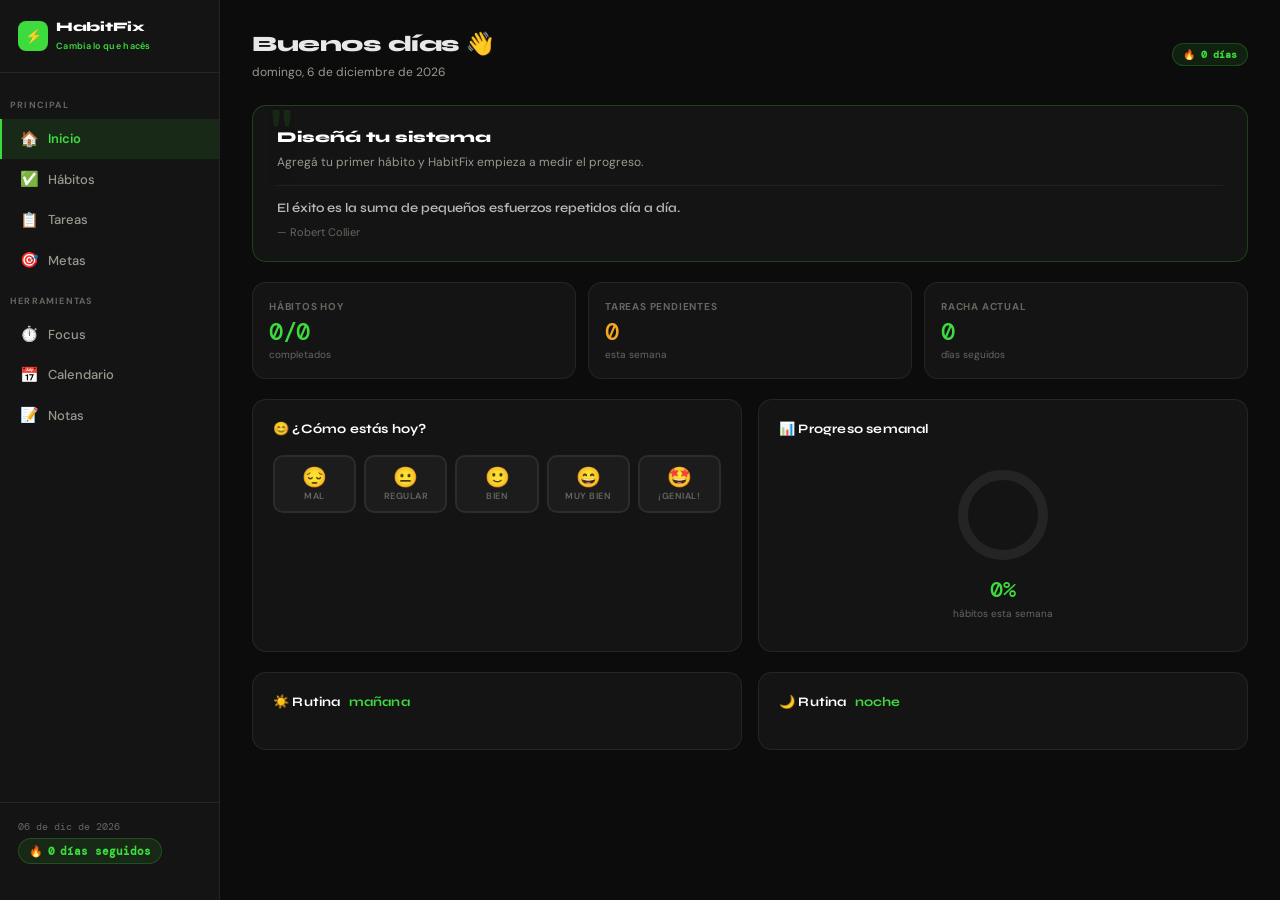
==== commit 9e403e63: "Nueva sección Notas: categorías, búsqueda, vencimientos, imágenes, filtros" ====
--- a/habitfix-v2.html
+++ b/habitfix-v2.html
@@ -313,10 +313,17 @@
 .goal-card-header { display: flex; align-items: center; gap: 8px; margin-bottom: 14px; }
 .goal-card-icon { font-size: 18px; }
 .goal-card-title { font-size: 12px; font-weight: 700; text-transform: uppercase; letter-spacing: 0.8px; color: var(--muted2); }
-.goal-item { display: flex; align-items: center; gap: 8px; padding: 7px 0; border-bottom: 1px solid var(--border); font-size: 13px; color: var(--text); }
+.goal-item { display: flex; align-items: flex-start; gap: 8px; padding: 9px 0; border-bottom: 1px solid var(--border); }
 .goal-item:last-child { border-bottom: none; }
-.goal-item input[type="checkbox"] { accent-color: var(--green); cursor: pointer; }
-.goal-item.done-g span { text-decoration: line-through; color: var(--muted); }
+.goal-item input[type="checkbox"] { accent-color: var(--green); cursor: pointer; margin-top: 3px; flex-shrink: 0; }
+.goal-item-body { flex: 1; min-width: 0; }
+.goal-item-text { font-size: 13px; color: var(--text); line-height: 1.4; word-break: break-word; }
+.goal-item.done-g .goal-item-text { text-decoration: line-through; color: var(--muted); }
+.goal-item-meta { display: flex; gap: 10px; margin-top: 3px; flex-wrap: wrap; }
+.goal-meta-tag { font-size: 10px; color: var(--muted); font-family: 'DM Mono', monospace; }
+.goal-meta-tag.done { color: var(--green); }
+.goal-item-actions { display: flex; gap: 4px; flex-shrink: 0; margin-top: 1px; }
+.goal-edit-input { background: var(--surface3); border: 1px solid var(--green); border-radius: 6px; padding: 3px 8px; font-family: 'DM Sans', sans-serif; font-size: 13px; color: var(--text); outline: none; width: 100%; margin-top: 2px; }
 .goal-input-row { display: flex; gap: 6px; margin-top: 10px; }
 .goal-input-field { flex: 1; background: var(--surface3); border: 1px solid var(--border2); border-radius: 6px; padding: 6px 10px; font-family: 'DM Sans', sans-serif; font-size: 12px; color: var(--text); outline: none; }
 .goal-input-field:focus { border-color: var(--green); }
@@ -383,6 +390,84 @@
 
 @keyframes fadeIn { from { opacity: 0; transform: translateY(8px); } to { opacity: 1; transform: none; } }
 .view.active { animation: fadeIn 0.25s ease; }
+
+/* ══ NOTAS ══ */
+.notes-layout { display: grid; grid-template-columns: 210px 1fr; gap: 16px; align-items: start; }
+@media(max-width:700px){ .notes-layout { grid-template-columns: 1fr; } }
+.notes-cats-panel { background: var(--surface2); border: 1px solid var(--border); border-radius: var(--radius); padding: 14px; position: sticky; top: 20px; }
+.notes-cats-title { font-size: 9px; font-weight: 700; letter-spacing: 1.5px; text-transform: uppercase; color: var(--muted); margin-bottom: 10px; }
+.note-cat-item { display: flex; align-items: center; gap: 8px; padding: 7px 10px; border-radius: 8px; cursor: pointer; font-size: 13px; color: var(--muted2); font-weight: 500; transition: all .15s; }
+.note-cat-item:hover { background: var(--surface3); color: var(--text); }
+.note-cat-item.active { background: var(--green-dim); color: var(--green); font-weight: 600; }
+.note-cat-dot { width: 8px; height: 8px; border-radius: 50%; flex-shrink: 0; }
+.note-cat-count { margin-left: auto; font-size: 10px; font-weight: 700; background: var(--surface3); color: var(--muted); padding: 1px 6px; border-radius: 10px; }
+.note-cat-item.active .note-cat-count { background: var(--green-dim); color: var(--green); }
+.note-cat-add { display: flex; gap: 6px; margin-top: 10px; padding-top: 10px; border-top: 1px solid var(--border); }
+.note-cat-add input { flex: 1; background: var(--surface3); border: 1px solid var(--border); border-radius: 6px; padding: 5px 8px; font-size: 12px; color: var(--text); outline: none; font-family: 'DM Sans',sans-serif; }
+.note-cat-add input:focus { border-color: var(--green); }
+.note-cat-del { background: none; border: none; color: var(--muted); cursor: pointer; font-size: 12px; opacity: 0; padding: 0 2px; transition: opacity .15s; }
+.note-cat-item:hover .note-cat-del { opacity: 1; }
+.note-cat-del:hover { color: var(--red); }
+
+.notes-main { display: flex; flex-direction: column; gap: 12px; }
+.notes-stats { display: grid; grid-template-columns: repeat(4,1fr); gap: 8px; }
+.notes-stat { background: var(--surface2); border: 1px solid var(--border); border-radius: 10px; padding: 12px 14px; text-align: center; cursor: pointer; transition: border-color .15s; }
+.notes-stat:hover { border-color: var(--border2); }
+.notes-stat.active { border-color: var(--green); }
+.notes-stat.danger { border-color: transparent; }
+.notes-stat.danger .nstat-num { color: var(--red); }
+.notes-stat.active-danger { border-color: var(--red); }
+.nstat-num { font-size: 22px; font-weight: 900; color: var(--green); letter-spacing: -1px; line-height: 1; }
+.nstat-lbl { font-size: 9px; font-weight: 700; text-transform: uppercase; letter-spacing: .5px; color: var(--muted); margin-top: 3px; }
+
+.notes-toolbar { display: flex; gap: 8px; align-items: center; flex-wrap: wrap; }
+.notes-search { flex: 1; min-width: 160px; background: var(--surface2); border: 1px solid var(--border); border-radius: 8px; padding: 8px 12px; font-size: 13px; color: var(--text); outline: none; font-family: 'DM Sans',sans-serif; }
+.notes-search:focus { border-color: var(--green); }
+.notes-search::placeholder { color: var(--muted); }
+.notes-filters { display: flex; gap: 2px; background: var(--surface2); border: 1px solid var(--border); border-radius: 8px; padding: 3px; }
+.nfilter-btn { border: none; background: transparent; color: var(--muted2); padding: 5px 11px; border-radius: 6px; cursor: pointer; font-size: 12px; font-weight: 600; font-family: 'DM Sans',sans-serif; transition: all .15s; white-space: nowrap; }
+.nfilter-btn.active { background: var(--green); color: #000; }
+.nfilter-btn:hover:not(.active) { color: var(--text); }
+
+.note-item { background: var(--surface2); border: 1px solid var(--border); border-radius: var(--radius); padding: 14px 16px; transition: border-color .15s; }
+.note-item:hover { border-color: var(--border2); }
+.note-item.overdue { border-left: 3px solid var(--red); }
+.note-item.done-note { opacity: .65; }
+.note-item-top { display: flex; align-items: flex-start; gap: 10px; }
+.note-item-top input[type=checkbox] { accent-color: var(--green); cursor: pointer; margin-top: 3px; flex-shrink: 0; width: 15px; height: 15px; }
+.note-item-body { flex: 1; min-width: 0; }
+.note-title { font-size: 14px; font-weight: 700; color: var(--white); line-height: 1.3; outline: none; word-break: break-word; }
+.note-title:focus { border-bottom: 1px solid var(--green); }
+.note-item.done-note .note-title { text-decoration: line-through; color: var(--muted); }
+.note-body { font-size: 13px; color: var(--muted2); line-height: 1.6; outline: none; white-space: pre-wrap; word-break: break-word; margin-top: 4px; min-height: 0; }
+.note-body:focus { color: var(--text); }
+.note-body:empty::before { content: attr(data-placeholder); color: var(--muted); }
+.note-item.done-note .note-body { text-decoration: line-through; }
+.note-item-actions { display: flex; align-items: center; gap: 6px; flex-shrink: 0; }
+.note-action-btn { background: none; border: none; color: var(--muted); cursor: pointer; font-size: 14px; padding: 3px 5px; border-radius: 6px; opacity: .5; transition: opacity .15s, color .15s; }
+.note-item:hover .note-action-btn { opacity: 1; }
+.note-action-btn:hover { color: var(--red); background: var(--surface3); }
+.note-action-btn.img-btn:hover { color: var(--blue); }
+.note-meta { display: flex; align-items: center; gap: 8px; margin-top: 8px; flex-wrap: wrap; }
+.note-cat-badge { font-size: 10px; font-weight: 700; padding: 2px 8px; border-radius: 6px; }
+.note-date-badge { font-size: 10px; color: var(--muted); font-family: 'DM Mono',monospace; display: flex; align-items: center; gap: 4px; }
+.note-date-badge.overdue { color: var(--red); font-weight: 700; }
+.note-date-badge.done-date { color: var(--green); }
+.note-date-input { background: var(--surface3); border: 1px solid var(--border); border-radius: 6px; padding: 2px 6px; font-size: 11px; color: var(--text); font-family: 'DM Mono',monospace; outline: none; cursor: pointer; }
+.note-date-input:focus { border-color: var(--green); }
+.note-img-wrap { position: relative; display: inline-block; margin-top: 10px; }
+.note-img-thumb { max-width: 200px; max-height: 140px; border-radius: 8px; border: 1px solid var(--border); display: block; cursor: zoom-in; }
+.note-img-del { position: absolute; top: -8px; right: -8px; background: var(--red); color: #fff; border: 2px solid var(--black); border-radius: 50%; width: 20px; height: 20px; font-size: 10px; cursor: pointer; display: flex; align-items: center; justify-content: center; }
+.note-add-row { display: flex; gap: 8px; padding: 12px 0 4px; border-top: 1px dashed var(--border); margin-top: 8px; }
+.note-add-input { flex: 1; background: var(--surface3); border: 1px solid var(--border); border-radius: 8px; padding: 8px 12px; font-size: 13px; color: var(--text); outline: none; font-family: 'DM Sans',sans-serif; }
+.note-add-input:focus { border-color: var(--green); }
+.note-add-input::placeholder { color: var(--muted); }
+.notes-empty { text-align: center; padding: 48px 20px; color: var(--muted); font-size: 14px; }
+.notes-empty span { display: block; font-size: 36px; margin-bottom: 12px; }
+
+#notesLightbox { position: fixed; inset: 0; background: rgba(0,0,0,.88); display: none; align-items: center; justify-content: center; z-index: 200; cursor: zoom-out; }
+#notesLightbox.open { display: flex; }
+#notesLightbox img { max-width: 92vw; max-height: 92vh; border-radius: 10px; }
 </style>
 </head>
 <body>
@@ -417,6 +502,7 @@
     <div class="nav-section">Herramientas</div>
     <div class="nav-item" onclick="switchView('focus',this)"><span class="nav-icon">⏱️</span> Focus</div>
     <div class="nav-item" onclick="switchView('calendar',this)"><span class="nav-icon">📅</span> Calendario</div>
+    <div class="nav-item" onclick="switchView('notes',this)"><span class="nav-icon">📝</span> Notas</div>
 
     <div class="sidebar-bottom">
       <div class="date-display" id="sidebarDate"></div>
@@ -687,7 +773,55 @@
       </div>
     </div>
 
+    <!-- ═══ NOTAS ═══ -->
+    <div id="view-notes" class="view">
+      <div class="page-header">
+        <div>
+          <div class="page-title">📝 Notas</div>
+          <div class="page-sub">Organizá tus ideas, tareas y recordatorios</div>
+        </div>
+        <button class="btn-sm" onclick="openAddNote()" style="padding:8px 16px;font-size:13px;">+ Nueva nota</button>
+      </div>
+
+      <div class="notes-layout">
+        <!-- Panel izquierdo: categorías -->
+        <div class="notes-cats-panel">
+          <div class="notes-cats-title">Categorías</div>
+          <div id="notesCatList"></div>
+          <div class="note-cat-add">
+            <input id="newCatInput" placeholder="Nueva categoría..." onkeydown="if(event.key==='Enter')addNoteCat()">
+            <button class="btn-sm" onclick="addNoteCat()">+</button>
+          </div>
+        </div>
+
+        <!-- Panel derecho: notas -->
+        <div class="notes-main">
+          <!-- Stats -->
+          <div class="notes-stats" id="notesStats"></div>
+
+          <!-- Toolbar -->
+          <div class="notes-toolbar">
+            <input class="notes-search" id="notesSearch" placeholder="🔍  Buscar notas..." oninput="renderNotesList()">
+            <div class="notes-filters">
+              <button class="nfilter-btn active" onclick="setNoteFilter('all',this)">Todas</button>
+              <button class="nfilter-btn" onclick="setNoteFilter('pending',this)">Pendientes</button>
+              <button class="nfilter-btn" onclick="setNoteFilter('done',this)">Hechas</button>
+              <button class="nfilter-btn" onclick="setNoteFilter('overdue',this)">Vencidas</button>
+            </div>
+          </div>
+
+          <!-- Lista de notas -->
+          <div id="notesList"></div>
+        </div>
+      </div>
+    </div>
+
   </main>
+</div>
+
+<!-- Lightbox -->
+<div id="notesLightbox" onclick="this.classList.remove('open')">
+  <img id="notesLightboxImg" src="" alt="">
 </div>
 
 <script>
@@ -940,6 +1074,7 @@
   updateStreak();
   renderPomoDots();
   restoreMood();
+  renderNotes();
   const now = new Date();
   document.getElementById('goalsMonthLabel').textContent = MONTHS_ES[now.getMonth()] + ' ' + now.getFullYear();
 });
@@ -955,6 +1090,7 @@
     document.getElementById('sidebarOverlay').classList.remove('visible');
   }
   if(id === 'habits') renderHabitLineChart();
+  if(id === 'notes')  renderNotes();
 }
 function toggleSidebar() {
   const open = document.getElementById('sidebar').classList.toggle('open');
@@ -1063,7 +1199,21 @@
 }
 
 // ══ GOALS ══
+function goalArr(n) { return n===1 ? goals1 : goals2; }
+function goalSave(n) { save(n===1?'goals1':'goals2', goalArr(n)); }
+function fmtGoalDate(iso) {
+  if(!iso) return '';
+  const d = new Date(iso);
+  return d.toLocaleDateString('es-AR', { day:'2-digit', month:'short', year:'numeric' });
+}
+function migrateGoal(g) {
+  if(typeof g === 'string') return { text: g, done: false, createdAt: null, completedAt: null };
+  return { text: g.text||'', done: !!g.done, createdAt: g.createdAt||null, completedAt: g.completedAt||null };
+}
+
 function renderGoals() {
+  goals1 = goals1.map(migrateGoal);
+  goals2 = goals2.map(migrateGoal);
   renderGoalList('goalList1', goals1, 1);
   renderGoalList('goalList2', goals2, 2);
   renderRoutineEdit('morningEditList', morningR, 'morning');
@@ -1071,29 +1221,60 @@
 }
 function renderGoalList(elId, arr, listNum) {
   const el = document.getElementById(elId);
+  if(!arr.length) { el.innerHTML = '<div style="font-size:12px;color:var(--muted);padding:8px 0;">Sin metas aún</div>'; return; }
   el.innerHTML = arr.map((g,i) => `
-    <div class="goal-item ${g.done?'done-g':''}">
-      <input type="checkbox" ${g.done?'checked':''} onchange="toggleGoal(${listNum},${i})" style="accent-color:var(--green)">
-      <span>${typeof g === 'string' ? g : g.text}</span>
-      <button class="btn-sm danger" style="padding:2px 6px;font-size:10px;" onclick="removeGoal(${listNum},${i})">✕</button>
+    <div class="goal-item ${g.done?'done-g':''}" id="gitem-${listNum}-${i}">
+      <input type="checkbox" ${g.done?'checked':''} onchange="toggleGoal(${listNum},${i})">
+      <div class="goal-item-body">
+        <div class="goal-item-text" id="gtxt-${listNum}-${i}">${g.text}</div>
+        <div class="goal-item-meta">
+          ${g.createdAt ? `<span class="goal-meta-tag">📅 ${fmtGoalDate(g.createdAt)}</span>` : ''}
+          ${g.done && g.completedAt ? `<span class="goal-meta-tag done">✓ ${fmtGoalDate(g.completedAt)}</span>` : ''}
+        </div>
+      </div>
+      <div class="goal-item-actions">
+        <button class="btn-sm" style="padding:2px 7px;font-size:10px;" onclick="startEditGoal(${listNum},${i})" title="Editar">✏️</button>
+        <button class="btn-sm danger" style="padding:2px 7px;font-size:10px;" onclick="removeGoal(${listNum},${i})" title="Eliminar">✕</button>
+      </div>
     </div>`).join('');
+}
+function startEditGoal(listNum, i) {
+  const arr = goalArr(listNum);
+  const bodyEl = document.querySelector(`#gitem-${listNum}-${i} .goal-item-body`);
+  const txtEl  = document.getElementById(`gtxt-${listNum}-${i}`);
+  const inp = document.createElement('input');
+  inp.className = 'goal-edit-input';
+  inp.value = arr[i].text;
+  txtEl.replaceWith(inp);
+  inp.focus();
+  inp.select();
+  const save_ = () => {
+    const val = inp.value.trim();
+    if(val) { arr[i].text = val; goalSave(listNum); }
+    renderGoals();
+  };
+  inp.addEventListener('blur', save_);
+  inp.addEventListener('keydown', e => { if(e.key==='Enter') inp.blur(); if(e.key==='Escape') { inp.removeEventListener('blur',save_); renderGoals(); } });
 }
 function addGoal(listNum) {
   const inp = document.getElementById(`goalInput${listNum}`);
   const text = inp.value.trim();
   if(!text) return;
-  if(listNum===1) { goals1.push({ text, done:false }); save('goals1', goals1); }
-  else            { goals2.push({ text, done:false }); save('goals2', goals2); }
+  const arr = goalArr(listNum);
+  arr.push({ text, done: false, createdAt: new Date().toISOString(), completedAt: null });
+  goalSave(listNum);
   inp.value = ''; renderGoals();
 }
 function toggleGoal(listNum, i) {
-  if(listNum===1) { goals1[i].done = !goals1[i].done; save('goals1', goals1); }
-  else            { goals2[i].done = !goals2[i].done; save('goals2', goals2); }
+  const arr = goalArr(listNum);
+  arr[i].done = !arr[i].done;
+  arr[i].completedAt = arr[i].done ? new Date().toISOString() : null;
+  goalSave(listNum);
   renderGoals();
 }
 function removeGoal(listNum, i) {
-  if(listNum===1) { goals1.splice(i,1); save('goals1', goals1); }
-  else            { goals2.splice(i,1); save('goals2', goals2); }
+  goalArr(listNum).splice(i,1);
+  goalSave(listNum);
   renderGoals();
 }
 
@@ -1309,6 +1490,232 @@
   el.insertAdjacentHTML('afterend', ` <span style="font-size:10px;color:var(--muted)">(${pomoSessions} total hoy)</span>`);
 }
 
+// ══ NOTAS ══
+const NOTE_CAT_COLORS = ['#4A9EFF','#3DDB3D','#F5A623','#E84040','#B892FF','#4DD4AC','#FF9F5A','#FF8FAB'];
+let noteCats  = load('noteCats', [
+  { id: 'nc1', name: 'General',  color: '#4A9EFF', icon: '📝' },
+  { id: 'nc2', name: 'Ideas',    color: '#F5A623', icon: '💡' },
+  { id: 'nc3', name: 'Trabajo',  color: '#3DDB3D', icon: '💼' },
+]);
+let notesData = load('notesData', []);
+let noteFilter   = 'all';
+let noteActiveCat = 'all';
+
+function noteId() { return 'n' + Date.now() + Math.random().toString(36).slice(2,6); }
+function catById(id) { return noteCats.find(c => c.id === id); }
+function isOverdue(n) { return !n.done && n.dueDate && new Date(n.dueDate) < new Date(new Date().toDateString()); }
+function fmtNoteDate(iso) {
+  if(!iso) return '';
+  const d = new Date(iso + 'T00:00:00');
+  return d.toLocaleDateString('es-AR', { day:'2-digit', month:'short', year:'numeric' });
+}
+
+function renderNotes() {
+  renderNoteCats();
+  renderNotesStats();
+  renderNotesList();
+}
+
+function renderNoteCats() {
+  const el = document.getElementById('notesCatList');
+  const countAll = notesData.length;
+  let html = `<div class="note-cat-item ${noteActiveCat==='all'?'active':''}" onclick="setNoteCat('all')">
+    <span style="font-size:14px;">🗂️</span> <span>Todas</span>
+    <span class="note-cat-count">${countAll}</span>
+  </div>`;
+  noteCats.forEach(c => {
+    const cnt = notesData.filter(n => n.catId === c.id).length;
+    html += `<div class="note-cat-item ${noteActiveCat===c.id?'active':''}" onclick="setNoteCat('${c.id}')">
+      <span class="note-cat-dot" style="background:${c.color}"></span>
+      <span style="flex:1;overflow:hidden;text-overflow:ellipsis;white-space:nowrap;">${c.icon} ${c.name}</span>
+      <span class="note-cat-count">${cnt}</span>
+      <button class="note-cat-del" onclick="event.stopPropagation();deleteNoteCat('${c.id}')" title="Eliminar">✕</button>
+    </div>`;
+  });
+  el.innerHTML = html;
+}
+
+function renderNotesStats() {
+  const total   = notesData.length;
+  const pending = notesData.filter(n => !n.done).length;
+  const done    = notesData.filter(n => n.done).length;
+  const overdue = notesData.filter(isOverdue).length;
+  document.getElementById('notesStats').innerHTML = `
+    <div class="notes-stat ${noteFilter==='all'?'active':''}" onclick="setNoteFilter('all',null)">
+      <div class="nstat-num">${total}</div><div class="nstat-lbl">Total</div>
+    </div>
+    <div class="notes-stat ${noteFilter==='pending'?'active':''}" onclick="setNoteFilter('pending',null)">
+      <div class="nstat-num" style="color:var(--amber)">${pending}</div><div class="nstat-lbl">Pendientes</div>
+    </div>
+    <div class="notes-stat ${noteFilter==='done'?'active':''}" onclick="setNoteFilter('done',null)">
+      <div class="nstat-num" style="color:var(--blue)">${done}</div><div class="nstat-lbl">Hechas</div>
+    </div>
+    <div class="notes-stat ${overdue>0?'danger':''} ${noteFilter==='overdue'?'active-danger':''}" onclick="setNoteFilter('overdue',null)">
+      <div class="nstat-num" style="color:${overdue>0?'var(--red)':'var(--muted)'}">${overdue}</div><div class="nstat-lbl">Vencidas</div>
+    </div>`;
+}
+
+function renderNotesList() {
+  const q = (document.getElementById('notesSearch')?.value || '').toLowerCase();
+  let list = [...notesData];
+  if(noteActiveCat !== 'all') list = list.filter(n => n.catId === noteActiveCat);
+  if(noteFilter === 'pending') list = list.filter(n => !n.done);
+  if(noteFilter === 'done')    list = list.filter(n => n.done);
+  if(noteFilter === 'overdue') list = list.filter(isOverdue);
+  if(q) list = list.filter(n => n.title.toLowerCase().includes(q) || (n.text||'').toLowerCase().includes(q));
+
+  // Orden: vencidas primero, luego pendientes, luego hechas
+  list.sort((a,b) => {
+    if(a.done !== b.done) return a.done ? 1 : -1;
+    if(isOverdue(a) !== isOverdue(b)) return isOverdue(a) ? -1 : 1;
+    return new Date(b.createdAt) - new Date(a.createdAt);
+  });
+
+  const el = document.getElementById('notesList');
+  if(!list.length) {
+    el.innerHTML = `<div class="notes-empty"><span>📝</span>${q ? 'No se encontraron notas.' : 'Sin notas todavía. ¡Agregá una!'}</div>`;
+    return;
+  }
+  el.innerHTML = list.map(n => {
+    const cat = catById(n.catId);
+    const ov  = isOverdue(n);
+    const catBadge = cat ? `<span class="note-cat-badge" style="background:${cat.color}22;color:${cat.color};border:1px solid ${cat.color}44;">${cat.icon} ${cat.name}</span>` : '';
+    let dateBadge = '';
+    if(n.done && n.completedAt) {
+      dateBadge = `<span class="note-date-badge done-date">✓ ${fmtNoteDate(n.completedAt)}</span>`;
+    } else if(n.dueDate) {
+      dateBadge = `<span class="note-date-badge ${ov?'overdue':''}">${ov?'⚠️ Vencida:':'📅'} ${fmtNoteDate(n.dueDate)}</span>`;
+    }
+    const imgHtml = n.imgData ? `<div class="note-img-wrap">
+      <img class="note-img-thumb" src="${n.imgData}" onclick="openNoteLightbox('${n.id}')" alt="imagen">
+      <button class="note-img-del" onclick="removeNoteImg('${n.id}')">✕</button>
+    </div>` : '';
+    return `<div class="note-item ${ov?'overdue':''} ${n.done?'done-note':''}" id="note-${n.id}">
+      <div class="note-item-top">
+        <input type="checkbox" ${n.done?'checked':''} onchange="toggleNote('${n.id}')">
+        <div class="note-item-body">
+          <div class="note-title" contenteditable="true"
+            onblur="saveNoteTitle('${n.id}',this)"
+            onkeydown="if(event.key==='Enter'){event.preventDefault();this.blur();}"
+          >${n.title}</div>
+          <div class="note-body" contenteditable="true" data-placeholder="Agregar descripción..."
+            onblur="saveNoteText('${n.id}',this)"
+          >${n.text||''}</div>
+          <div class="note-meta">
+            ${catBadge}
+            <input type="date" class="note-date-input" value="${n.dueDate||''}" onchange="saveNoteDue('${n.id}',this.value)" title="Fecha de vencimiento">
+            ${dateBadge}
+          </div>
+          ${imgHtml}
+        </div>
+        <div class="note-item-actions">
+          <button class="note-action-btn img-btn" onclick="triggerNoteImg('${n.id}')" title="Agregar imagen">🖼️</button>
+          <button class="note-action-btn" onclick="deleteNote('${n.id}')" title="Eliminar">✕</button>
+        </div>
+      </div>
+    </div>`;
+  }).join('');
+}
+
+function setNoteCat(id) { noteActiveCat = id; renderNotes(); }
+function setNoteFilter(f, btn) {
+  noteFilter = f;
+  if(btn) document.querySelectorAll('.nfilter-btn').forEach(b => b.classList.remove('active'));
+  if(btn) btn.classList.add('active');
+  renderNotesStats();
+  renderNotesList();
+}
+
+function openAddNote() {
+  const catId = noteActiveCat !== 'all' ? noteActiveCat : (noteCats[0]?.id || null);
+  notesData.unshift({ id: noteId(), title: 'Nueva nota', text: '', catId, dueDate: '', done: false, createdAt: new Date().toISOString(), completedAt: null, imgData: null });
+  save('notesData', notesData);
+  renderNotes();
+  // Foco en el título de la primera nota
+  setTimeout(() => {
+    const el = document.querySelector('.note-title');
+    if(el){ el.focus(); const r=document.createRange(); r.selectNodeContents(el); r.collapse(false); const s=window.getSelection(); s.removeAllRanges(); s.addRange(r); }
+  }, 50);
+}
+
+function toggleNote(id) {
+  const n = notesData.find(x => x.id === id);
+  if(!n) return;
+  n.done = !n.done;
+  n.completedAt = n.done ? new Date().toISOString().split('T')[0] : null;
+  save('notesData', notesData);
+  renderNotes();
+}
+
+function deleteNote(id) {
+  notesData = notesData.filter(x => x.id !== id);
+  save('notesData', notesData);
+  renderNotes();
+}
+
+function saveNoteTitle(id, el) {
+  const n = notesData.find(x => x.id === id);
+  if(n){ n.title = el.innerText.trim() || 'Sin título'; save('notesData', notesData); renderNotesStats(); }
+}
+function saveNoteText(id, el) {
+  const n = notesData.find(x => x.id === id);
+  if(n){ n.text = el.innerText; save('notesData', notesData); }
+}
+function saveNoteDue(id, val) {
+  const n = notesData.find(x => x.id === id);
+  if(n){ n.dueDate = val; save('notesData', notesData); renderNotes(); }
+}
+
+function addNoteCat() {
+  const inp = document.getElementById('newCatInput');
+  const name = inp.value.trim();
+  if(!name) return;
+  const icons = ['📁','🏷️','⭐','🔖','📌','🧩','🎯','💎'];
+  const idx = noteCats.length % NOTE_CAT_COLORS.length;
+  noteCats.push({ id: 'nc' + Date.now(), name, color: NOTE_CAT_COLORS[idx], icon: icons[idx] });
+  save('noteCats', noteCats);
+  inp.value = '';
+  renderNotes();
+}
+
+function deleteNoteCat(id) {
+  if(!confirm('¿Eliminar categoría? Las notas quedan sin categoría.')) return;
+  noteCats = noteCats.filter(c => c.id !== id);
+  notesData.forEach(n => { if(n.catId === id) n.catId = null; });
+  save('noteCats', noteCats);
+  save('notesData', notesData);
+  if(noteActiveCat === id) noteActiveCat = 'all';
+  renderNotes();
+}
+
+function triggerNoteImg(id) {
+  const inp = document.createElement('input');
+  inp.type = 'file'; inp.accept = 'image/*';
+  inp.onchange = e => {
+    const file = e.target.files[0];
+    if(!file) return;
+    const reader = new FileReader();
+    reader.onload = ev => {
+      const n = notesData.find(x => x.id === id);
+      if(n){ n.imgData = ev.target.result; save('notesData', notesData); renderNotesList(); }
+    };
+    reader.readAsDataURL(file);
+  };
+  inp.click();
+}
+
+function removeNoteImg(id) {
+  const n = notesData.find(x => x.id === id);
+  if(n){ n.imgData = null; save('notesData', notesData); renderNotesList(); }
+}
+
+function openNoteLightbox(id) {
+  const n = notesData.find(x => x.id === id);
+  if(!n?.imgData) return;
+  document.getElementById('notesLightboxImg').src = n.imgData;
+  document.getElementById('notesLightbox').classList.add('open');
+}
+
 // ══ AMBIENT ══
 function toggleAmbient(type, el) {
   document.querySelectorAll('.ambient-btn').forEach(b => b.classList.remove('active'));
